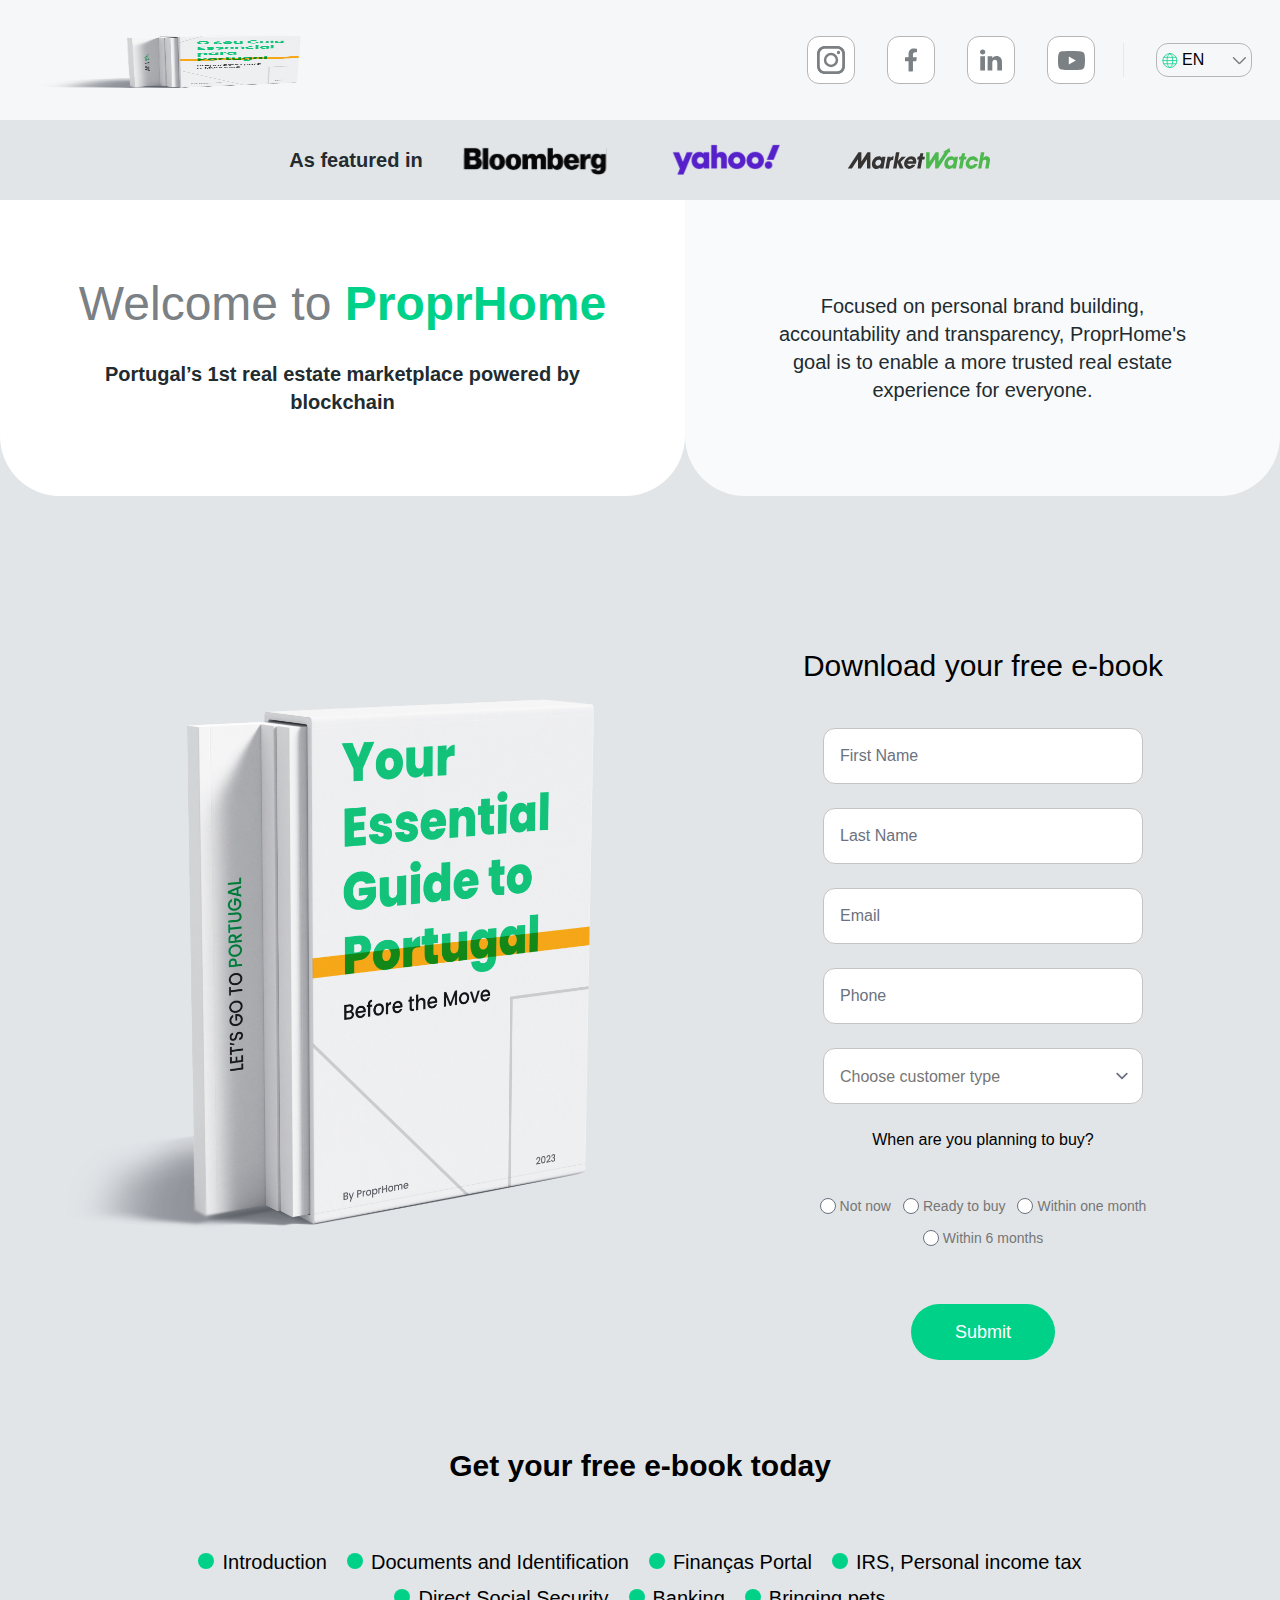
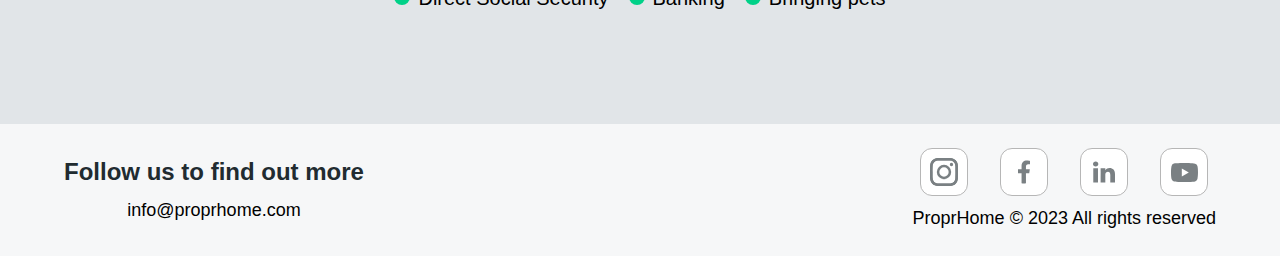
==== index.html @ 3386e3fc "update 1" ====
<!DOCTYPE html><html lang="en"><head><meta charSet="utf-8"/><meta name="viewport" content="width=device-width"/><title>ProprHome - Portugal’s 1st real estate marketplace powered by blockchain</title><meta name="next-head-count" content="3"/><link sizes="32x32" rel="icon" href="/favicon.ico"/><link rel="icon" type="image/png" sizes="16x16" href="./favicon-16x16.png"/><meta http-equiv="Content-type" content="text/html; charset=UTF-8"/><link rel="preload" href="./_next/static/css/5fe02890c4313234.css" as="style"/><link rel="stylesheet" href="./_next/static/css/5fe02890c4313234.css" data-n-g=""/><noscript data-n-css=""></noscript><script defer="" nomodule="" src="./_next/static/chunks/polyfills-c67a75d1b6f99dc8.js"></script><script src="./_next/static/chunks/webpack-8fa1640cc84ba8fe.js" defer=""></script><script src="./_next/static/chunks/framework-2c79e2a64abdb08b.js" defer=""></script><script src="./_next/static/chunks/main-2f7c9761d58c33d5.js" defer=""></script><script src="./_next/static/chunks/pages/_app-78c688ae271c57ef.js" defer=""></script><script src="./_next/static/chunks/675-c7fe16b2fbc3a77b.js" defer=""></script><script src="./_next/static/chunks/pages/index-8a966ee99f17b5ac.js" defer=""></script><script src="./_next/static/MJYeSqox9dKQ7lhLSnjEX/_buildManifest.js" defer=""></script><script src="./_next/static/MJYeSqox9dKQ7lhLSnjEX/_ssgManifest.js" defer=""></script></head><body><div id="__next"><main><header class="bg-transparent-white px-7 py-7 flex items-center justify-between"><div class="relative h-9 w-44 md:h-16 md:w-72"><img alt="ProprHome logo" object-fit="contain" loading="lazy" decoding="async" data-nimg="fill" style="position:absolute;height:100%;width:100%;left:0;top:0;right:0;bottom:0;color:transparent" src="./02.png"/></div><div class="md:flex items-center gap-7"><div class="hidden md:flex"><div class="flex max-w-[293px] gap-8 justify-center items-center"><a href="https://www.instagram.com/proprhome/?hl=en"><div class="bg-white rounded-xl border border-[#B6B6B6] h-12 w-12 flex items-center justify-center"><svg width="28" height="28" fill="none" xmlns="http://www.w3.org/2000/svg"><path d="M27.921 8.227c-.067-1.49-.308-2.51-.65-3.402a6.826 6.826 0 00-1.613-2.477A6.868 6.868 0 0023.183.734c-.89-.347-1.91-.583-3.4-.65C18.288.017 17.811 0 14.013 0c-3.802 0-4.278.017-5.768.084-1.49.067-2.51.308-3.4.65a6.794 6.794 0 00-2.482 1.614A6.873 6.873 0 00.75 4.825C.41 5.717.168 6.737.1 8.227.034 9.724.018 10.2.018 14c0 3.805.016 4.282.084 5.773.067 1.49.308 2.51.65 3.401.358.92.834 1.704 1.612 2.478a6.75 6.75 0 002.476 1.614c.89.347 1.91.583 3.4.65 1.496.067 1.972.084 5.77.084 3.802 0 4.279-.017 5.768-.084 1.49-.067 2.51-.308 3.4-.65a6.821 6.821 0 002.476-1.614 6.872 6.872 0 001.613-2.478c.347-.89.583-1.91.65-3.401C27.983 18.276 28 17.8 28 14s-.011-4.282-.079-5.773zM25.407 19.66c-.062 1.368-.292 2.113-.482 2.601-.252.65-.56 1.12-1.053 1.614-.493.493-.958.79-1.613 1.054-.493.19-1.238.42-2.6.482-1.472.067-1.915.084-5.656.084-3.742 0-4.184-.017-5.658-.084-1.366-.062-2.111-.292-2.598-.482a4.357 4.357 0 01-1.614-1.054c-.492-.493-.79-.958-1.053-1.614-.19-.493-.42-1.239-.481-2.6-.068-1.475-.084-1.917-.084-5.661 0-3.744.016-4.187.084-5.66.061-1.368.291-2.113.481-2.601a4.36 4.36 0 011.053-1.614c.493-.493.958-.79 1.614-1.054.492-.19 1.237-.42 2.598-.482 1.474-.067 1.916-.084 5.658-.084 3.741 0 4.184.017 5.657.084 1.366.062 2.111.292 2.599.482.65.252 1.12.56 1.613 1.054.493.493.79.958 1.053 1.614.19.493.42 1.239.482 2.6.067 1.474.084 1.917.084 5.661 0 3.744-.023 4.186-.084 5.66z" fill="#7A8083"></path><path d="M14.003 6.804A7.191 7.191 0 006.81 14a7.191 7.191 0 1014.384 0 7.188 7.188 0 00-7.192-7.196zm0 11.865A4.667 4.667 0 019.337 14a4.668 4.668 0 014.666-4.669A4.667 4.667 0 0118.669 14a4.667 4.667 0 01-4.666 4.669zM21.474 8.205a1.68 1.68 0 100-3.362 1.68 1.68 0 000 3.362z" fill="#7A8083"></path><path d="M0 14c0 3.805.017 4.282.084 5.773.067 1.49.308 2.51.65 3.401.358.92.834 1.704 1.613 2.478a6.822 6.822 0 002.476 1.614c.89.347 1.91.583 3.4.65 1.495.067 1.971.084 5.769.084 3.803 0 4.279-.017 5.769-.084 1.49-.067 2.51-.308 3.4-.65a6.821 6.821 0 002.475-1.614 6.824 6.824 0 001.613-2.478c.348-.89.583-1.91.65-3.401.067-1.497.084-1.973.084-5.773 0-3.805-.017-4.282-.084-5.773-.067-1.49-.308-2.51-.65-3.402a6.824 6.824 0 00-1.613-2.477 6.684 6.684 0 00-2.47-1.614c-.89-.347-1.91-.583-3.4-.65C18.271.017 17.795 0 13.997 0c-3.803 0-4.28.017-5.769.084-1.49.067-2.51.308-3.4.65a6.821 6.821 0 00-2.476 1.614A6.873 6.873 0 00.74 4.825C.392 5.717.151 6.737.084 8.227.017 9.718 0 10.195 0 14zm2.526 0c0-3.738.017-4.187.084-5.66.062-1.368.291-2.113.482-2.601a4.36 4.36 0 011.053-1.614c.493-.493.958-.79 1.613-1.054.493-.19 1.238-.42 2.599-.482 1.473-.067 1.916-.084 5.657-.084 3.742 0 4.184.017 5.657.084 1.367.062 2.112.292 2.6.482.649.252 1.12.56 1.612 1.054.493.493.79.958 1.053 1.614.19.493.42 1.239.482 2.6.067 1.474.084 1.917.084 5.661 0 3.744-.017 4.186-.084 5.66-.062 1.368-.291 2.113-.482 2.601-.252.65-.56 1.12-1.053 1.614-.493.493-.958.79-1.613 1.054-.493.19-1.238.42-2.599.482-1.473.067-1.915.084-5.657.084-3.741 0-4.184-.017-5.657-.084-1.367-.062-2.112-.292-2.599-.482a4.357 4.357 0 01-1.613-1.054c-.493-.493-.79-.958-1.053-1.614-.19-.493-.42-1.239-.482-2.6-.073-1.475-.084-1.923-.084-5.661z" fill="#7A8083"></path></svg></div></a><a href="https://www.facebook.com/ProprHome/"><div class="bg-white rounded-xl border border-[#B6B6B6] h-12 w-12 flex items-center justify-center"><svg width="24" height="24" fill="none" xmlns="http://www.w3.org/2000/svg"><path d="M17.214 13.328l.622-4.095h-3.89V6.577c0-1.121.542-2.214 2.284-2.214H18V.877S16.395.6 14.86.6c-3.205 0-5.298 1.962-5.298 5.512v3.121H6v4.095h3.562v9.9a13.97 13.97 0 004.384 0v-9.9h3.268z" fill="#7A8083"></path></svg></div></a><a href="https://www.linkedin.com/company/proprhome/?originalSubdomain=pt"><div class="bg-white rounded-xl border border-[#B6B6B6] h-12 w-12 flex items-center justify-center"><svg width="22" height="22" fill="none" xmlns="http://www.w3.org/2000/svg"><g clip-path="url(#prefix__clip0_68_298)"><path d="M0 2.935c0-.708.248-1.292.743-1.752.496-.46 1.14-.69 1.933-.69.778 0 1.408.226 1.89.68.495.467.743 1.075.743 1.826 0 .68-.24 1.245-.722 1.698-.496.468-1.147.701-1.954.701h-.021c-.779 0-1.409-.233-1.89-.7C.241 4.23 0 3.642 0 2.934zm.276 18.581V7.331H4.99v14.185H.276zm7.326 0h4.715v-7.92c0-.496.056-.879.17-1.148a3.08 3.08 0 01.902-1.22c.404-.333.91-.5 1.518-.5 1.586 0 2.379 1.07 2.379 3.207v7.581H22v-8.133c0-2.095-.495-3.685-1.486-4.768-.991-1.083-2.301-1.624-3.93-1.624-1.825 0-3.248.786-4.267 2.357v.042h-.022l.022-.042V7.331H7.602c.029.453.043 1.861.043 4.225 0 2.365-.014 5.685-.043 9.96z" fill="#7A8083"></path></g><defs><clipPath id="prefix__clip0_68_298"><path fill="#fff" d="M0 0h22v22H0z"></path></clipPath></defs></svg></div></a><a href="https://www.youtube.com/channel/UCURM2OIRL94EwtmVXGOKODg"><div class="bg-white rounded-xl border border-[#B6B6B6] h-12 w-12 flex items-center justify-center"><svg width="27" height="27" fill="none" xmlns="http://www.w3.org/2000/svg"><path d="M26.444 7.008a3.383 3.383 0 00-2.38-2.38C21.951 4.05 13.5 4.05 13.5 4.05s-8.451 0-10.564.556a3.452 3.452 0 00-2.38 2.402C0 9.121 0 13.502 0 13.502s0 4.404.556 6.494a3.383 3.383 0 002.38 2.38c2.135.578 10.564.578 10.564.578s8.451 0 10.564-.556a3.383 3.383 0 002.38-2.38C27 17.907 27 13.525 27 13.525s.022-4.403-.556-6.516z" fill="#7A8083"></path><path d="M10.81 17.55l7.027-4.048-7.028-4.048v8.096z" fill="#fff"></path></svg></div></a></div></div><div class="pl-8 border-l border-[#7A808321]"><button class="w-24 p-1 border border-[#B6B6B6] rounded-xl flex justify-between items-center"><div class="flex items-center gap-1"><svg width="17" height="17" fill="none" xmlns="http://www.w3.org/2000/svg"><g clip-path="url(#prefix__clip0_118_228)" stroke="#00D188" stroke-width="0.75" stroke-linecap="round" stroke-linejoin="round"><path d="M8.875 1.551a7 7 0 100 14 7 7 0 000-14z"></path><path d="M8.875 1.551c-1.53 0-2.77 3.134-2.77 7s1.24 7 2.77 7 2.77-3.134 2.77-7-1.24-7-2.77-7zM15.095 11.761H2.655M15.875 8.551h-14M15.095 5.341H2.655"></path></g><defs><clipPath id="prefix__clip0_118_228"><path fill="#fff" transform="rotate(-180 8.438 8.276)" d="M0 0h16v16H0z"></path></clipPath></defs></svg>EN</div><svg width="15" height="9" fill="none" xmlns="http://www.w3.org/2000/svg"><path d="M1.484 1.733l5.46 5.46a.623.623 0 00.87 0l5.46-5.46" stroke="#7A8083" stroke-width="1.5" stroke-miterlimit="5" stroke-linecap="round"></path></svg></button></div></div></header><div class=" h-20 flex items-center justify-center gap-5 md:gap-10"><span class="text-[#232B2F] font-semibold text-sm md:text-xl">As featured<!-- --> in</span><a class="bg-bloomberg bg-no-repeat bg-center bg-contain h-5 w-16 md:h-10 md:w-36" href="https://www.bloomberg.com/press-releases/2023-04-21/proprhome-launches-partnership-with-metaverse-company-to-offer-digital-twin-real-estate-viewings"></a><a class="bg-yahoo bg-no-repeat bg-center bg-contain h-5 w-16 md:h-11 md:w-40" href="https://finance.yahoo.com/news/proprhome-launches-partnership-metaverse-company-190900151.html?fr=sycsrp_catchall"></a><a class="bg-marketwatch bg-no-repeat bg-center bg-contain h-5 w-16 md:h-10 md:w-36 mb-1" href="https://www.marketwatch.com/press-release/proprhome-launches-partnership-with-metaverse-company-to-offer-digital-twin-real-estate-viewings-2023-04-21?mod=search_headline"></a></div><section class="mb-6 md:mb-16"><div class="md:flex md:items-start"><section class="bg-white rounded-b-[60px] p-8 md:flex-1 md:min-h-[296px] md:flex md:flex-col md:justify-center md:items-center "><h1 class="text-5xl text-[#7A8083] font-normal text-center">Welcome to<!-- --> <span class="text-[#00D188] font-bold">ProprHome</span></h1><h4 class="text-xl font-semibold text-center p-8 pb-0 text-[#212B30]">Portugal’s 1st real estate marketplace powered by blockchain</h4></section><p class="text-xl text-center p-8 text-[#212B30] font-medium md:bg-[#ffffffcc] md:flex-1 md:rounded-b-[60px] md:min-h-[296px] md:max-w-[595px] md:flex md:items-center md:px-20">Focused on personal brand building, accountability and transparency, ProprHome&#x27;s goal is to enable a more trusted real estate experience for everyone.</p></div></section><section class="flex flex-col p-2 md:flex-row md:items-center md:justify-center md:gap-20 md:mb-20"><div class="relative mb-10 md:mb-0"><img alt="ebook cover for proprhome book" loading="lazy" width="550" height="550" decoding="async" data-nimg="1" style="color:transparent" src="./01.png"/></div><div class="md:pt-20 md:pl-14 max-w-[525px]"><form action="https://webto.salesforce.com/servlet/servlet.WebToLead?encoding=UTF-8" method="POST" class=" gap-6 flex flex-col justify-center items-center"><input type="hidden" name="oid" value="00D7Q00000BRe0d"/><input type="hidden" name="retURL" value="http://"/><h2 class=" text-center font-medium text-3xl mb-5">Download your free e-book</h2><label for="first_name" class="hidden">First Name:</label><input id="first_name" maxLength="80" name="first_name" placeholder="First Name" size="20" type="text" required="" class="py-4 px-4 w-80 h-14 bg-white border border-[#C4C4C4] rounded-xl font-normal text-[#767676]  resize-none overflow-hidden" value=""/><label for="last_name" class="hidden">Last Name:</label><input id="last_name" maxLength="80" name="last_name" placeholder="Last Name" size="20" type="text" class="py-4 px-4 w-80 h-14 bg-white border border-[#C4C4C4] rounded-xl font-normal text-[#767676]  resize-none overflow-hidden" required="" value=""/><label for="email" class="hidden">Email:</label><input id="email" maxLength="80" name="email" placeholder="Email" size="20" type="email" required="" class="py-4 px-4 w-80 h-14 bg-white border border-[#C4C4C4] rounded-xl font-normal text-[#767676]  resize-none overflow-hidden" value=""/><label for="phone" class="hidden">Phone:</label><input id="phone" maxLength="40" name="phone" size="20" type="text" placeholder="Phone" class="py-4 px-4 w-80 h-14 bg-white border border-[#C4C4C4] rounded-xl font-normal text-[#767676]  resize-none overflow-hidden" value=""/><label for="customerType" class="hidden">Customer Type:</label><select id="00N7Q00000JUEb3" name="00N7Q00000JUEb3" title="Customer Type" class="py-4 px-4 w-80 h-14 bg-white border border-[#C4C4C4] rounded-xl font-normal text-[#767676]  resize-none overflow-hidden" required=""><option value="" selected="">Choose customer type</option><option value="Buyer">Buyer</option><option value="Tenant">Tenant</option><option value="Owner">Owner</option><option value="Agent">Agent</option></select><h4 class="font- text-base text-black mb-5"> <!-- -->When are you planning to buy?</h4><div class="flex items-center justify-center gap-3 flex-wrap mx-8"><label for="readyToBuy" class="font-medium text-sm text-[#767676] flex items-center gap-1"><input id="notNow" name="notNow" type="checkbox" class="text-[#00D188] focus:border-[#00D188] focus:ring-[-[#00D188] h-4 w-4 rounded-full" value="notNow"/>Not now</label><label for="readyToBuy" class="font-medium text-sm text-[#767676] flex items-center gap-1"><input id="00N7Q00000JUIus" name="00N7Q00000JUIus" type="checkbox" class="text-[#00D188] focus:border-[#00D188] focus:ring-[-[#00D188] h-4 w-4 rounded-full" value="1"/>Ready to buy</label><label for="withinOneMonth" class="font-medium text-sm text-[#767676] flex items-center gap-1"><input id="00N7Q00000JUIux" name="00N7Q00000JUIux" type="checkbox" class="text-[#00D188] focus:border-[#00D188] focus:ring-[-[#00D188] h-4 w-4 rounded-full" value="1"/>Within one month</label><label for="withinSixMonths" class="font-medium text-sm text-[#767676] flex items-center gap-1"><input id="00N7Q00000JUIv2" name="00N7Q00000JUIv2" type="checkbox" class="text-[#00D188] focus:border-[#00D188] focus:ring-[-[#00D188] h-4 w-4 rounded-full" value="1"/>Within 6 months</label></div><button type="submit" class="bg-[#00D188] rounded-[50px] h-14 w-36 mt-14 md:mt-8 text-lg text-white">Submit</button></form></div></section><section class="mx-2 my-16 md: mb-28 md:max-w-[996px] md:mx-auto"><h3 class="font-bold text-3xl text-center mb-16">Get your free e-book today</h3><ul class="text-center md:flex md:flex-wrap md:justify-center md:items-center md:gap-5 md:gap-y-2"><li class="font-normal text-xl my-2 md:my-0 "><span class=" inline-block w-4 h-4 rounded-full bg-[#00D188]"></span><span class="ml-2">Introduction</span></li><li class="font-normal text-xl my-2 md:my-0 "><span class=" inline-block w-4 h-4 rounded-full bg-[#00D188]"></span><span class="ml-2">Documents and Identification</span></li><li class="font-normal text-xl my-2 md:my-0 "><span class=" inline-block w-4 h-4 rounded-full bg-[#00D188]"></span><span class="ml-2">Finanças Portal</span></li><li class="font-normal text-xl my-2 md:my-0 "><span class=" inline-block w-4 h-4 rounded-full bg-[#00D188]"></span><span class="ml-2">IRS, Personal income tax</span></li><li class="font-normal text-xl my-2 md:my-0 "><span class=" inline-block w-4 h-4 rounded-full bg-[#00D188]"></span><span class="ml-2">Direct Social Security</span></li><li class="font-normal text-xl my-2 md:my-0 "><span class=" inline-block w-4 h-4 rounded-full bg-[#00D188]"></span><span class="ml-2">Banking</span></li><li class="font-normal text-xl my-2 md:my-0 "><span class=" inline-block w-4 h-4 rounded-full bg-[#00D188]"></span><span class="ml-2">Bringing pets</span></li></ul></section><footer class="p-6 bg-transparent-white md:flex md:items-center md:justify-between md:px-8 lg:px-16 "> <div class="md:flex md:flex-col md:justify-between md:items-center md:h-full  md:gap-2"><h4 class="font-semibold text-2xl text-[#212B30] text-center mb-5 md:mb-0">Follow us to find out more</h4><p class="text-lg font-normal text-center">info@proprhome.com</p></div><div class="md:flex md:flex-col md:justify-between md:items-center md:h-full md:gap-2"><div class="my-11 md:my-0 flex items-center justify-center"><div class="flex max-w-[293px] gap-8 justify-center items-center"><a href="https://www.instagram.com/proprhome/?hl=en"><div class="bg-white rounded-xl border border-[#B6B6B6] h-12 w-12 flex items-center justify-center"><svg width="28" height="28" fill="none" xmlns="http://www.w3.org/2000/svg"><path d="M27.921 8.227c-.067-1.49-.308-2.51-.65-3.402a6.826 6.826 0 00-1.613-2.477A6.868 6.868 0 0023.183.734c-.89-.347-1.91-.583-3.4-.65C18.288.017 17.811 0 14.013 0c-3.802 0-4.278.017-5.768.084-1.49.067-2.51.308-3.4.65a6.794 6.794 0 00-2.482 1.614A6.873 6.873 0 00.75 4.825C.41 5.717.168 6.737.1 8.227.034 9.724.018 10.2.018 14c0 3.805.016 4.282.084 5.773.067 1.49.308 2.51.65 3.401.358.92.834 1.704 1.612 2.478a6.75 6.75 0 002.476 1.614c.89.347 1.91.583 3.4.65 1.496.067 1.972.084 5.77.084 3.802 0 4.279-.017 5.768-.084 1.49-.067 2.51-.308 3.4-.65a6.821 6.821 0 002.476-1.614 6.872 6.872 0 001.613-2.478c.347-.89.583-1.91.65-3.401C27.983 18.276 28 17.8 28 14s-.011-4.282-.079-5.773zM25.407 19.66c-.062 1.368-.292 2.113-.482 2.601-.252.65-.56 1.12-1.053 1.614-.493.493-.958.79-1.613 1.054-.493.19-1.238.42-2.6.482-1.472.067-1.915.084-5.656.084-3.742 0-4.184-.017-5.658-.084-1.366-.062-2.111-.292-2.598-.482a4.357 4.357 0 01-1.614-1.054c-.492-.493-.79-.958-1.053-1.614-.19-.493-.42-1.239-.481-2.6-.068-1.475-.084-1.917-.084-5.661 0-3.744.016-4.187.084-5.66.061-1.368.291-2.113.481-2.601a4.36 4.36 0 011.053-1.614c.493-.493.958-.79 1.614-1.054.492-.19 1.237-.42 2.598-.482 1.474-.067 1.916-.084 5.658-.084 3.741 0 4.184.017 5.657.084 1.366.062 2.111.292 2.599.482.65.252 1.12.56 1.613 1.054.493.493.79.958 1.053 1.614.19.493.42 1.239.482 2.6.067 1.474.084 1.917.084 5.661 0 3.744-.023 4.186-.084 5.66z" fill="#7A8083"></path><path d="M14.003 6.804A7.191 7.191 0 006.81 14a7.191 7.191 0 1014.384 0 7.188 7.188 0 00-7.192-7.196zm0 11.865A4.667 4.667 0 019.337 14a4.668 4.668 0 014.666-4.669A4.667 4.667 0 0118.669 14a4.667 4.667 0 01-4.666 4.669zM21.474 8.205a1.68 1.68 0 100-3.362 1.68 1.68 0 000 3.362z" fill="#7A8083"></path><path d="M0 14c0 3.805.017 4.282.084 5.773.067 1.49.308 2.51.65 3.401.358.92.834 1.704 1.613 2.478a6.822 6.822 0 002.476 1.614c.89.347 1.91.583 3.4.65 1.495.067 1.971.084 5.769.084 3.803 0 4.279-.017 5.769-.084 1.49-.067 2.51-.308 3.4-.65a6.821 6.821 0 002.475-1.614 6.824 6.824 0 001.613-2.478c.348-.89.583-1.91.65-3.401.067-1.497.084-1.973.084-5.773 0-3.805-.017-4.282-.084-5.773-.067-1.49-.308-2.51-.65-3.402a6.824 6.824 0 00-1.613-2.477 6.684 6.684 0 00-2.47-1.614c-.89-.347-1.91-.583-3.4-.65C18.271.017 17.795 0 13.997 0c-3.803 0-4.28.017-5.769.084-1.49.067-2.51.308-3.4.65a6.821 6.821 0 00-2.476 1.614A6.873 6.873 0 00.74 4.825C.392 5.717.151 6.737.084 8.227.017 9.718 0 10.195 0 14zm2.526 0c0-3.738.017-4.187.084-5.66.062-1.368.291-2.113.482-2.601a4.36 4.36 0 011.053-1.614c.493-.493.958-.79 1.613-1.054.493-.19 1.238-.42 2.599-.482 1.473-.067 1.916-.084 5.657-.084 3.742 0 4.184.017 5.657.084 1.367.062 2.112.292 2.6.482.649.252 1.12.56 1.612 1.054.493.493.79.958 1.053 1.614.19.493.42 1.239.482 2.6.067 1.474.084 1.917.084 5.661 0 3.744-.017 4.186-.084 5.66-.062 1.368-.291 2.113-.482 2.601-.252.65-.56 1.12-1.053 1.614-.493.493-.958.79-1.613 1.054-.493.19-1.238.42-2.599.482-1.473.067-1.915.084-5.657.084-3.741 0-4.184-.017-5.657-.084-1.367-.062-2.112-.292-2.599-.482a4.357 4.357 0 01-1.613-1.054c-.493-.493-.79-.958-1.053-1.614-.19-.493-.42-1.239-.482-2.6-.073-1.475-.084-1.923-.084-5.661z" fill="#7A8083"></path></svg></div></a><a href="https://www.facebook.com/ProprHome/"><div class="bg-white rounded-xl border border-[#B6B6B6] h-12 w-12 flex items-center justify-center"><svg width="24" height="24" fill="none" xmlns="http://www.w3.org/2000/svg"><path d="M17.214 13.328l.622-4.095h-3.89V6.577c0-1.121.542-2.214 2.284-2.214H18V.877S16.395.6 14.86.6c-3.205 0-5.298 1.962-5.298 5.512v3.121H6v4.095h3.562v9.9a13.97 13.97 0 004.384 0v-9.9h3.268z" fill="#7A8083"></path></svg></div></a><a href="https://www.linkedin.com/company/proprhome/?originalSubdomain=pt"><div class="bg-white rounded-xl border border-[#B6B6B6] h-12 w-12 flex items-center justify-center"><svg width="22" height="22" fill="none" xmlns="http://www.w3.org/2000/svg"><g clip-path="url(#prefix__clip0_68_298)"><path d="M0 2.935c0-.708.248-1.292.743-1.752.496-.46 1.14-.69 1.933-.69.778 0 1.408.226 1.89.68.495.467.743 1.075.743 1.826 0 .68-.24 1.245-.722 1.698-.496.468-1.147.701-1.954.701h-.021c-.779 0-1.409-.233-1.89-.7C.241 4.23 0 3.642 0 2.934zm.276 18.581V7.331H4.99v14.185H.276zm7.326 0h4.715v-7.92c0-.496.056-.879.17-1.148a3.08 3.08 0 01.902-1.22c.404-.333.91-.5 1.518-.5 1.586 0 2.379 1.07 2.379 3.207v7.581H22v-8.133c0-2.095-.495-3.685-1.486-4.768-.991-1.083-2.301-1.624-3.93-1.624-1.825 0-3.248.786-4.267 2.357v.042h-.022l.022-.042V7.331H7.602c.029.453.043 1.861.043 4.225 0 2.365-.014 5.685-.043 9.96z" fill="#7A8083"></path></g><defs><clipPath id="prefix__clip0_68_298"><path fill="#fff" d="M0 0h22v22H0z"></path></clipPath></defs></svg></div></a><a href="https://www.youtube.com/channel/UCURM2OIRL94EwtmVXGOKODg"><div class="bg-white rounded-xl border border-[#B6B6B6] h-12 w-12 flex items-center justify-center"><svg width="27" height="27" fill="none" xmlns="http://www.w3.org/2000/svg"><path d="M26.444 7.008a3.383 3.383 0 00-2.38-2.38C21.951 4.05 13.5 4.05 13.5 4.05s-8.451 0-10.564.556a3.452 3.452 0 00-2.38 2.402C0 9.121 0 13.502 0 13.502s0 4.404.556 6.494a3.383 3.383 0 002.38 2.38c2.135.578 10.564.578 10.564.578s8.451 0 10.564-.556a3.383 3.383 0 002.38-2.38C27 17.907 27 13.525 27 13.525s.022-4.403-.556-6.516z" fill="#7A8083"></path><path d="M10.81 17.55l7.027-4.048-7.028-4.048v8.096z" fill="#fff"></path></svg></div></a></div></div><p class="text-lg font-normal text-center">ProprHome © 2023 All rights reserved<!-- --> </p></div></footer></main></div><script id="__NEXT_DATA__" type="application/json">{"props":{"pageProps":{}},"page":"/","query":{},"buildId":"MJYeSqox9dKQ7lhLSnjEX","nextExport":true,"autoExport":true,"isFallback":false,"scriptLoader":[]}</script></body></html>
---- _next/static/css/5fe02890c4313234.css ----
/*
! tailwindcss v3.3.1 | MIT License | https://tailwindcss.com
*/*,:after,:before{box-sizing:border-box;border:0 solid #e5e7eb}:after,:before{--tw-content:""}html{line-height:1.5;-webkit-text-size-adjust:100%;-moz-tab-size:4;-o-tab-size:4;tab-size:4;font-family:ui-sans-serif,system-ui,-apple-system,BlinkMacSystemFont,Segoe UI,Roboto,Helvetica Neue,Arial,Noto Sans,sans-serif,Apple Color Emoji,Segoe UI Emoji,Segoe UI Symbol,Noto Color Emoji;font-feature-settings:normal;font-variation-settings:normal}body{margin:0;line-height:inherit}hr{height:0;color:inherit;border-top-width:1px}abbr:where([title]){-webkit-text-decoration:underline dotted;text-decoration:underline dotted}h1,h2,h3,h4,h5,h6{font-size:inherit;font-weight:inherit}a{color:inherit;text-decoration:inherit}b,strong{font-weight:bolder}code,kbd,pre,samp{font-family:ui-monospace,SFMono-Regular,Menlo,Monaco,Consolas,Liberation Mono,Courier New,monospace;font-size:1em}small{font-size:80%}sub,sup{font-size:75%;line-height:0;position:relative;vertical-align:baseline}sub{bottom:-.25em}sup{top:-.5em}table{text-indent:0;border-color:inherit;border-collapse:collapse}button,input,optgroup,select,textarea{font-family:inherit;font-size:100%;font-weight:inherit;line-height:inherit;color:inherit;margin:0;padding:0}button,select{text-transform:none}[type=button],[type=reset],[type=submit],button{-webkit-appearance:button;background-color:transparent;background-image:none}:-moz-focusring{outline:auto}:-moz-ui-invalid{box-shadow:none}progress{vertical-align:baseline}::-webkit-inner-spin-button,::-webkit-outer-spin-button{height:auto}[type=search]{-webkit-appearance:textfield;outline-offset:-2px}::-webkit-search-decoration{-webkit-appearance:none}::-webkit-file-upload-button{-webkit-appearance:button;font:inherit}summary{display:list-item}blockquote,dd,dl,figure,h1,h2,h3,h4,h5,h6,hr,p,pre{margin:0}fieldset{margin:0}fieldset,legend{padding:0}menu,ol,ul{list-style:none;margin:0;padding:0}textarea{resize:vertical}input::-moz-placeholder,textarea::-moz-placeholder{color:#9ca3af}input::placeholder,textarea::placeholder{color:#9ca3af}[role=button],button{cursor:pointer}:disabled{cursor:default}audio,canvas,embed,iframe,img,object,svg,video{display:block;vertical-align:middle}img,video{max-width:100%;height:auto}[hidden]{display:none}[multiple],[type=date],[type=datetime-local],[type=email],[type=month],[type=number],[type=password],[type=search],[type=tel],[type=text],[type=time],[type=url],[type=week],select,textarea{-webkit-appearance:none;-moz-appearance:none;appearance:none;background-color:#fff;border-color:#6b7280;border-width:1px;border-radius:0;padding:.5rem .75rem;font-size:1rem;line-height:1.5rem;--tw-shadow:0 0 #0000}[multiple]:focus,[type=date]:focus,[type=datetime-local]:focus,[type=email]:focus,[type=month]:focus,[type=number]:focus,[type=password]:focus,[type=search]:focus,[type=tel]:focus,[type=text]:focus,[type=time]:focus,[type=url]:focus,[type=week]:focus,select:focus,textarea:focus{outline:2px solid transparent;outline-offset:2px;--tw-ring-inset:var(--tw-empty,/*!*/ /*!*/);--tw-ring-offset-width:0px;--tw-ring-offset-color:#fff;--tw-ring-color:#2563eb;--tw-ring-offset-shadow:var(--tw-ring-inset) 0 0 0 var(--tw-ring-offset-width) var(--tw-ring-offset-color);--tw-ring-shadow:var(--tw-ring-inset) 0 0 0 calc(1px + var(--tw-ring-offset-width)) var(--tw-ring-color);box-shadow:var(--tw-ring-offset-shadow),var(--tw-ring-shadow),var(--tw-shadow);border-color:#2563eb}input::-moz-placeholder,textarea::-moz-placeholder{color:#6b7280;opacity:1}input::placeholder,textarea::placeholder{color:#6b7280;opacity:1}::-webkit-datetime-edit-fields-wrapper{padding:0}::-webkit-date-and-time-value{min-height:1.5em}::-webkit-datetime-edit,::-webkit-datetime-edit-day-field,::-webkit-datetime-edit-hour-field,::-webkit-datetime-edit-meridiem-field,::-webkit-datetime-edit-millisecond-field,::-webkit-datetime-edit-minute-field,::-webkit-datetime-edit-month-field,::-webkit-datetime-edit-second-field,::-webkit-datetime-edit-year-field{padding-top:0;padding-bottom:0}select{background-image:url("data:image/svg+xml,%3csvg xmlns='http://www.w3.org/2000/svg' fill='none' viewBox='0 0 20 20'%3e%3cpath stroke='%236b7280' stroke-linecap='round' stroke-linejoin='round' stroke-width='1.5' d='M6 8l4 4 4-4'/%3e%3c/svg%3e");background-position:right .5rem center;background-repeat:no-repeat;background-size:1.5em 1.5em;padding-right:2.5rem;-webkit-print-color-adjust:exact;print-color-adjust:exact}[multiple]{background-image:none;background-position:0 0;background-repeat:unset;background-size:initial;padding-right:.75rem;-webkit-print-color-adjust:unset;print-color-adjust:unset}[type=checkbox],[type=radio]{-webkit-appearance:none;-moz-appearance:none;appearance:none;padding:0;-webkit-print-color-adjust:exact;print-color-adjust:exact;display:inline-block;vertical-align:middle;background-origin:border-box;-webkit-user-select:none;-moz-user-select:none;user-select:none;flex-shrink:0;height:1rem;width:1rem;color:#2563eb;background-color:#fff;border-color:#6b7280;border-width:1px;--tw-shadow:0 0 #0000}[type=checkbox]{border-radius:0}[type=radio]{border-radius:100%}[type=checkbox]:focus,[type=radio]:focus{outline:2px solid transparent;outline-offset:2px;--tw-ring-inset:var(--tw-empty,/*!*/ /*!*/);--tw-ring-offset-width:2px;--tw-ring-offset-color:#fff;--tw-ring-color:#2563eb;--tw-ring-offset-shadow:var(--tw-ring-inset) 0 0 0 var(--tw-ring-offset-width) var(--tw-ring-offset-color);--tw-ring-shadow:var(--tw-ring-inset) 0 0 0 calc(2px + var(--tw-ring-offset-width)) var(--tw-ring-color);box-shadow:var(--tw-ring-offset-shadow),var(--tw-ring-shadow),var(--tw-shadow)}[type=checkbox]:checked,[type=radio]:checked{border-color:transparent;background-color:currentColor;background-size:100% 100%;background-position:50%;background-repeat:no-repeat}[type=checkbox]:checked{background-image:url("data:image/svg+xml,%3csvg viewBox='0 0 16 16' fill='white' xmlns='http://www.w3.org/2000/svg'%3e%3cpath d='M12.207 4.793a1 1 0 010 1.414l-5 5a1 1 0 01-1.414 0l-2-2a1 1 0 011.414-1.414L6.5 9.086l4.293-4.293a1 1 0 011.414 0z'/%3e%3c/svg%3e")}[type=radio]:checked{background-image:url("data:image/svg+xml,%3csvg viewBox='0 0 16 16' fill='white' xmlns='http://www.w3.org/2000/svg'%3e%3ccircle cx='8' cy='8' r='3'/%3e%3c/svg%3e")}[type=checkbox]:checked:focus,[type=checkbox]:checked:hover,[type=radio]:checked:focus,[type=radio]:checked:hover{border-color:transparent;background-color:currentColor}[type=checkbox]:indeterminate{background-image:url("data:image/svg+xml,%3csvg xmlns='http://www.w3.org/2000/svg' fill='none' viewBox='0 0 16 16'%3e%3cpath stroke='white' stroke-linecap='round' stroke-linejoin='round' stroke-width='2' d='M4 8h8'/%3e%3c/svg%3e");border-color:transparent;background-color:currentColor;background-size:100% 100%;background-position:50%;background-repeat:no-repeat}[type=checkbox]:indeterminate:focus,[type=checkbox]:indeterminate:hover{border-color:transparent;background-color:currentColor}[type=file]{background:unset;border-color:inherit;border-width:0;border-radius:0;padding:0;font-size:unset;line-height:inherit}[type=file]:focus{outline:1px solid ButtonText;outline:1px auto -webkit-focus-ring-color}*,:after,:before{--tw-border-spacing-x:0;--tw-border-spacing-y:0;--tw-translate-x:0;--tw-translate-y:0;--tw-rotate:0;--tw-skew-x:0;--tw-skew-y:0;--tw-scale-x:1;--tw-scale-y:1;--tw-pan-x: ;--tw-pan-y: ;--tw-pinch-zoom: ;--tw-scroll-snap-strictness:proximity;--tw-ordinal: ;--tw-slashed-zero: ;--tw-numeric-figure: ;--tw-numeric-spacing: ;--tw-numeric-fraction: ;--tw-ring-inset: ;--tw-ring-offset-width:0px;--tw-ring-offset-color:#fff;--tw-ring-color:rgba(59,130,246,.5);--tw-ring-offset-shadow:0 0 #0000;--tw-ring-shadow:0 0 #0000;--tw-shadow:0 0 #0000;--tw-shadow-colored:0 0 #0000;--tw-blur: ;--tw-brightness: ;--tw-contrast: ;--tw-grayscale: ;--tw-hue-rotate: ;--tw-invert: ;--tw-saturate: ;--tw-sepia: ;--tw-drop-shadow: ;--tw-backdrop-blur: ;--tw-backdrop-brightness: ;--tw-backdrop-contrast: ;--tw-backdrop-grayscale: ;--tw-backdrop-hue-rotate: ;--tw-backdrop-invert: ;--tw-backdrop-opacity: ;--tw-backdrop-saturate: ;--tw-backdrop-sepia: }::backdrop{--tw-border-spacing-x:0;--tw-border-spacing-y:0;--tw-translate-x:0;--tw-translate-y:0;--tw-rotate:0;--tw-skew-x:0;--tw-skew-y:0;--tw-scale-x:1;--tw-scale-y:1;--tw-pan-x: ;--tw-pan-y: ;--tw-pinch-zoom: ;--tw-scroll-snap-strictness:proximity;--tw-ordinal: ;--tw-slashed-zero: ;--tw-numeric-figure: ;--tw-numeric-spacing: ;--tw-numeric-fraction: ;--tw-ring-inset: ;--tw-ring-offset-width:0px;--tw-ring-offset-color:#fff;--tw-ring-color:rgba(59,130,246,.5);--tw-ring-offset-shadow:0 0 #0000;--tw-ring-shadow:0 0 #0000;--tw-shadow:0 0 #0000;--tw-shadow-colored:0 0 #0000;--tw-blur: ;--tw-brightness: ;--tw-contrast: ;--tw-grayscale: ;--tw-hue-rotate: ;--tw-invert: ;--tw-saturate: ;--tw-sepia: ;--tw-drop-shadow: ;--tw-backdrop-blur: ;--tw-backdrop-brightness: ;--tw-backdrop-contrast: ;--tw-backdrop-grayscale: ;--tw-backdrop-hue-rotate: ;--tw-backdrop-invert: ;--tw-backdrop-opacity: ;--tw-backdrop-saturate: ;--tw-backdrop-sepia: }.relative{position:relative}.m-0{margin:0}.mx-2{margin-left:.5rem;margin-right:.5rem}.mx-8{margin-left:2rem;margin-right:2rem}.my-11{margin-top:2.75rem;margin-bottom:2.75rem}.my-16{margin-top:4rem;margin-bottom:4rem}.my-2{margin-top:.5rem;margin-bottom:.5rem}.mb-1{margin-bottom:.25rem}.mb-10{margin-bottom:2.5rem}.mb-16{margin-bottom:4rem}.mb-28{margin-bottom:7rem}.mb-5{margin-bottom:1.25rem}.mb-6{margin-bottom:1.5rem}.ml-2{margin-left:.5rem}.mt-14{margin-top:3.5rem}.inline-block{display:inline-block}.flex{display:flex}.hidden{display:none}.h-12{height:3rem}.h-14{height:3.5rem}.h-20{height:5rem}.h-4{height:1rem}.h-5{height:1.25rem}.h-9{height:2.25rem}.w-12{width:3rem}.w-16{width:4rem}.w-24{width:6rem}.w-36{width:9rem}.w-4{width:1rem}.w-44{width:11rem}.w-5{width:1.25rem}.w-80{width:20rem}.max-w-\[293px\]{max-width:293px}.max-w-\[525px\]{max-width:525px}.transform{transform:translate(var(--tw-translate-x),var(--tw-translate-y)) rotate(var(--tw-rotate)) skewX(var(--tw-skew-x)) skewY(var(--tw-skew-y)) scaleX(var(--tw-scale-x)) scaleY(var(--tw-scale-y))}.resize-none{resize:none}.flex-col{flex-direction:column}.flex-wrap{flex-wrap:wrap}.items-center{align-items:center}.justify-center{justify-content:center}.justify-between{justify-content:space-between}.gap-1{gap:.25rem}.gap-3{gap:.75rem}.gap-5{gap:1.25rem}.gap-6{gap:1.5rem}.gap-7{gap:1.75rem}.gap-8{gap:2rem}.overflow-hidden{overflow:hidden}.rounded-\[50px\]{border-radius:50px}.rounded-full{border-radius:9999px}.rounded-xl{border-radius:.75rem}.rounded-b-\[60px\]{border-bottom-right-radius:60px;border-bottom-left-radius:60px}.border{border-width:1px}.border-l{border-left-width:1px}.border-\[\#7A808321\]{border-color:#7a808321}.border-\[\#B6B6B6\]{--tw-border-opacity:1;border-color:rgb(182 182 182/var(--tw-border-opacity))}.border-\[\#C4C4C4\]{--tw-border-opacity:1;border-color:rgb(196 196 196/var(--tw-border-opacity))}.bg-\[\#00D188\]{--tw-bg-opacity:1;background-color:rgb(0 209 136/var(--tw-bg-opacity))}.bg-transparent-white{background-color:hsla(0,0%,100%,.7)}.bg-white{--tw-bg-opacity:1;background-color:rgb(255 255 255/var(--tw-bg-opacity))}.bg-bloomberg{background-image:url(/bloomberg.svg)}.bg-marketwatch{background-image:url(/marketwatch.svg)}.bg-yahoo{background-image:url(/yahoo.svg)}.bg-contain{background-size:contain}.bg-center{background-position:50%}.bg-no-repeat{background-repeat:no-repeat}.p-1{padding:.25rem}.p-2{padding:.5rem}.p-6{padding:1.5rem}.p-8{padding:2rem}.px-4{padding-left:1rem;padding-right:1rem}.px-6{padding-left:1.5rem;padding-right:1.5rem}.px-7{padding-left:1.75rem;padding-right:1.75rem}.py-4{padding-top:1rem;padding-bottom:1rem}.py-7{padding-top:1.75rem;padding-bottom:1.75rem}.pb-0{padding-bottom:0}.pl-8{padding-left:2rem}.text-center{text-align:center}.text-2xl{font-size:1.5rem;line-height:2rem}.text-3xl{font-size:1.875rem;line-height:2.25rem}.text-5xl{font-size:3rem;line-height:1}.text-base{font-size:1rem;line-height:1.5rem}.text-lg{font-size:1.125rem;line-height:1.75rem}.text-sm{font-size:.875rem;line-height:1.25rem}.text-xl{font-size:1.25rem;line-height:1.75rem}.font-bold{font-weight:700}.font-medium{font-weight:500}.font-normal{font-weight:400}.font-semibold{font-weight:600}.text-\[\#00D188\]{--tw-text-opacity:1;color:rgb(0 209 136/var(--tw-text-opacity))}.text-\[\#212B30\]{--tw-text-opacity:1;color:rgb(33 43 48/var(--tw-text-opacity))}.text-\[\#232B2F\]{--tw-text-opacity:1;color:rgb(35 43 47/var(--tw-text-opacity))}.text-\[\#767676\]{--tw-text-opacity:1;color:rgb(118 118 118/var(--tw-text-opacity))}.text-\[\#7A8083\]{--tw-text-opacity:1;color:rgb(122 128 131/var(--tw-text-opacity))}.text-black{--tw-text-opacity:1;color:rgb(0 0 0/var(--tw-text-opacity))}.text-white{--tw-text-opacity:1;color:rgb(255 255 255/var(--tw-text-opacity))}@import url("https://fonts.googleapis.com/css2?family=Montserrat:wght@100;200;300;400;500;600;700;800;900&family=Poppins:wght@100;200;300;400;500;600;700;800;900&display=swap");body{background-color:#e1e5e8;font-family:Montserrat,sans-serif}.focus\:border-\[\#00D188\]:focus{--tw-border-opacity:1;border-color:rgb(0 209 136/var(--tw-border-opacity))}@media (min-width:768px){.md\:mx-auto{margin-left:auto;margin-right:auto}.md\:my-0{margin-top:0}.md\:mb-0,.md\:my-0{margin-bottom:0}.md\:mb-16{margin-bottom:4rem}.md\:mb-20{margin-bottom:5rem}.md\:mt-8{margin-top:2rem}.md\:flex{display:flex}.md\:h-10{height:2.5rem}.md\:h-11{height:2.75rem}.md\:h-16{height:4rem}.md\:h-full{height:100%}.md\:min-h-\[296px\]{min-height:296px}.md\:w-36{width:9rem}.md\:w-40{width:10rem}.md\:w-72{width:18rem}.md\:max-w-\[595px\]{max-width:595px}.md\:max-w-\[996px\]{max-width:996px}.md\:flex-1{flex:1 1 0%}.md\:flex-row{flex-direction:row}.md\:flex-col{flex-direction:column}.md\:flex-wrap{flex-wrap:wrap}.md\:items-start{align-items:flex-start}.md\:items-center{align-items:center}.md\:justify-center{justify-content:center}.md\:justify-between{justify-content:space-between}.md\:gap-10{gap:2.5rem}.md\:gap-2{gap:.5rem}.md\:gap-20{gap:5rem}.md\:gap-5{gap:1.25rem}.md\:gap-y-2{row-gap:.5rem}.md\:rounded-b-\[60px\]{border-bottom-right-radius:60px;border-bottom-left-radius:60px}.md\:bg-\[\#ffffffcc\]{background-color:#ffffffcc}.md\:px-20{padding-left:5rem;padding-right:5rem}.md\:px-8{padding-left:2rem;padding-right:2rem}.md\:pl-14{padding-left:3.5rem}.md\:pt-20{padding-top:5rem}.md\:text-xl{font-size:1.25rem;line-height:1.75rem}}@media (min-width:1024px){.lg\:px-16{padding-left:4rem;padding-right:4rem}}
---- _next/static/css/5fe02890c4313234.css ----
/*
! tailwindcss v3.3.1 | MIT License | https://tailwindcss.com
*/*,:after,:before{box-sizing:border-box;border:0 solid #e5e7eb}:after,:before{--tw-content:""}html{line-height:1.5;-webkit-text-size-adjust:100%;-moz-tab-size:4;-o-tab-size:4;tab-size:4;font-family:ui-sans-serif,system-ui,-apple-system,BlinkMacSystemFont,Segoe UI,Roboto,Helvetica Neue,Arial,Noto Sans,sans-serif,Apple Color Emoji,Segoe UI Emoji,Segoe UI Symbol,Noto Color Emoji;font-feature-settings:normal;font-variation-settings:normal}body{margin:0;line-height:inherit}hr{height:0;color:inherit;border-top-width:1px}abbr:where([title]){-webkit-text-decoration:underline dotted;text-decoration:underline dotted}h1,h2,h3,h4,h5,h6{font-size:inherit;font-weight:inherit}a{color:inherit;text-decoration:inherit}b,strong{font-weight:bolder}code,kbd,pre,samp{font-family:ui-monospace,SFMono-Regular,Menlo,Monaco,Consolas,Liberation Mono,Courier New,monospace;font-size:1em}small{font-size:80%}sub,sup{font-size:75%;line-height:0;position:relative;vertical-align:baseline}sub{bottom:-.25em}sup{top:-.5em}table{text-indent:0;border-color:inherit;border-collapse:collapse}button,input,optgroup,select,textarea{font-family:inherit;font-size:100%;font-weight:inherit;line-height:inherit;color:inherit;margin:0;padding:0}button,select{text-transform:none}[type=button],[type=reset],[type=submit],button{-webkit-appearance:button;background-color:transparent;background-image:none}:-moz-focusring{outline:auto}:-moz-ui-invalid{box-shadow:none}progress{vertical-align:baseline}::-webkit-inner-spin-button,::-webkit-outer-spin-button{height:auto}[type=search]{-webkit-appearance:textfield;outline-offset:-2px}::-webkit-search-decoration{-webkit-appearance:none}::-webkit-file-upload-button{-webkit-appearance:button;font:inherit}summary{display:list-item}blockquote,dd,dl,figure,h1,h2,h3,h4,h5,h6,hr,p,pre{margin:0}fieldset{margin:0}fieldset,legend{padding:0}menu,ol,ul{list-style:none;margin:0;padding:0}textarea{resize:vertical}input::-moz-placeholder,textarea::-moz-placeholder{color:#9ca3af}input::placeholder,textarea::placeholder{color:#9ca3af}[role=button],button{cursor:pointer}:disabled{cursor:default}audio,canvas,embed,iframe,img,object,svg,video{display:block;vertical-align:middle}img,video{max-width:100%;height:auto}[hidden]{display:none}[multiple],[type=date],[type=datetime-local],[type=email],[type=month],[type=number],[type=password],[type=search],[type=tel],[type=text],[type=time],[type=url],[type=week],select,textarea{-webkit-appearance:none;-moz-appearance:none;appearance:none;background-color:#fff;border-color:#6b7280;border-width:1px;border-radius:0;padding:.5rem .75rem;font-size:1rem;line-height:1.5rem;--tw-shadow:0 0 #0000}[multiple]:focus,[type=date]:focus,[type=datetime-local]:focus,[type=email]:focus,[type=month]:focus,[type=number]:focus,[type=password]:focus,[type=search]:focus,[type=tel]:focus,[type=text]:focus,[type=time]:focus,[type=url]:focus,[type=week]:focus,select:focus,textarea:focus{outline:2px solid transparent;outline-offset:2px;--tw-ring-inset:var(--tw-empty,/*!*/ /*!*/);--tw-ring-offset-width:0px;--tw-ring-offset-color:#fff;--tw-ring-color:#2563eb;--tw-ring-offset-shadow:var(--tw-ring-inset) 0 0 0 var(--tw-ring-offset-width) var(--tw-ring-offset-color);--tw-ring-shadow:var(--tw-ring-inset) 0 0 0 calc(1px + var(--tw-ring-offset-width)) var(--tw-ring-color);box-shadow:var(--tw-ring-offset-shadow),var(--tw-ring-shadow),var(--tw-shadow);border-color:#2563eb}input::-moz-placeholder,textarea::-moz-placeholder{color:#6b7280;opacity:1}input::placeholder,textarea::placeholder{color:#6b7280;opacity:1}::-webkit-datetime-edit-fields-wrapper{padding:0}::-webkit-date-and-time-value{min-height:1.5em}::-webkit-datetime-edit,::-webkit-datetime-edit-day-field,::-webkit-datetime-edit-hour-field,::-webkit-datetime-edit-meridiem-field,::-webkit-datetime-edit-millisecond-field,::-webkit-datetime-edit-minute-field,::-webkit-datetime-edit-month-field,::-webkit-datetime-edit-second-field,::-webkit-datetime-edit-year-field{padding-top:0;padding-bottom:0}select{background-image:url("data:image/svg+xml,%3csvg xmlns='http://www.w3.org/2000/svg' fill='none' viewBox='0 0 20 20'%3e%3cpath stroke='%236b7280' stroke-linecap='round' stroke-linejoin='round' stroke-width='1.5' d='M6 8l4 4 4-4'/%3e%3c/svg%3e");background-position:right .5rem center;background-repeat:no-repeat;background-size:1.5em 1.5em;padding-right:2.5rem;-webkit-print-color-adjust:exact;print-color-adjust:exact}[multiple]{background-image:none;background-position:0 0;background-repeat:unset;background-size:initial;padding-right:.75rem;-webkit-print-color-adjust:unset;print-color-adjust:unset}[type=checkbox],[type=radio]{-webkit-appearance:none;-moz-appearance:none;appearance:none;padding:0;-webkit-print-color-adjust:exact;print-color-adjust:exact;display:inline-block;vertical-align:middle;background-origin:border-box;-webkit-user-select:none;-moz-user-select:none;user-select:none;flex-shrink:0;height:1rem;width:1rem;color:#2563eb;background-color:#fff;border-color:#6b7280;border-width:1px;--tw-shadow:0 0 #0000}[type=checkbox]{border-radius:0}[type=radio]{border-radius:100%}[type=checkbox]:focus,[type=radio]:focus{outline:2px solid transparent;outline-offset:2px;--tw-ring-inset:var(--tw-empty,/*!*/ /*!*/);--tw-ring-offset-width:2px;--tw-ring-offset-color:#fff;--tw-ring-color:#2563eb;--tw-ring-offset-shadow:var(--tw-ring-inset) 0 0 0 var(--tw-ring-offset-width) var(--tw-ring-offset-color);--tw-ring-shadow:var(--tw-ring-inset) 0 0 0 calc(2px + var(--tw-ring-offset-width)) var(--tw-ring-color);box-shadow:var(--tw-ring-offset-shadow),var(--tw-ring-shadow),var(--tw-shadow)}[type=checkbox]:checked,[type=radio]:checked{border-color:transparent;background-color:currentColor;background-size:100% 100%;background-position:50%;background-repeat:no-repeat}[type=checkbox]:checked{background-image:url("data:image/svg+xml,%3csvg viewBox='0 0 16 16' fill='white' xmlns='http://www.w3.org/2000/svg'%3e%3cpath d='M12.207 4.793a1 1 0 010 1.414l-5 5a1 1 0 01-1.414 0l-2-2a1 1 0 011.414-1.414L6.5 9.086l4.293-4.293a1 1 0 011.414 0z'/%3e%3c/svg%3e")}[type=radio]:checked{background-image:url("data:image/svg+xml,%3csvg viewBox='0 0 16 16' fill='white' xmlns='http://www.w3.org/2000/svg'%3e%3ccircle cx='8' cy='8' r='3'/%3e%3c/svg%3e")}[type=checkbox]:checked:focus,[type=checkbox]:checked:hover,[type=radio]:checked:focus,[type=radio]:checked:hover{border-color:transparent;background-color:currentColor}[type=checkbox]:indeterminate{background-image:url("data:image/svg+xml,%3csvg xmlns='http://www.w3.org/2000/svg' fill='none' viewBox='0 0 16 16'%3e%3cpath stroke='white' stroke-linecap='round' stroke-linejoin='round' stroke-width='2' d='M4 8h8'/%3e%3c/svg%3e");border-color:transparent;background-color:currentColor;background-size:100% 100%;background-position:50%;background-repeat:no-repeat}[type=checkbox]:indeterminate:focus,[type=checkbox]:indeterminate:hover{border-color:transparent;background-color:currentColor}[type=file]{background:unset;border-color:inherit;border-width:0;border-radius:0;padding:0;font-size:unset;line-height:inherit}[type=file]:focus{outline:1px solid ButtonText;outline:1px auto -webkit-focus-ring-color}*,:after,:before{--tw-border-spacing-x:0;--tw-border-spacing-y:0;--tw-translate-x:0;--tw-translate-y:0;--tw-rotate:0;--tw-skew-x:0;--tw-skew-y:0;--tw-scale-x:1;--tw-scale-y:1;--tw-pan-x: ;--tw-pan-y: ;--tw-pinch-zoom: ;--tw-scroll-snap-strictness:proximity;--tw-ordinal: ;--tw-slashed-zero: ;--tw-numeric-figure: ;--tw-numeric-spacing: ;--tw-numeric-fraction: ;--tw-ring-inset: ;--tw-ring-offset-width:0px;--tw-ring-offset-color:#fff;--tw-ring-color:rgba(59,130,246,.5);--tw-ring-offset-shadow:0 0 #0000;--tw-ring-shadow:0 0 #0000;--tw-shadow:0 0 #0000;--tw-shadow-colored:0 0 #0000;--tw-blur: ;--tw-brightness: ;--tw-contrast: ;--tw-grayscale: ;--tw-hue-rotate: ;--tw-invert: ;--tw-saturate: ;--tw-sepia: ;--tw-drop-shadow: ;--tw-backdrop-blur: ;--tw-backdrop-brightness: ;--tw-backdrop-contrast: ;--tw-backdrop-grayscale: ;--tw-backdrop-hue-rotate: ;--tw-backdrop-invert: ;--tw-backdrop-opacity: ;--tw-backdrop-saturate: ;--tw-backdrop-sepia: }::backdrop{--tw-border-spacing-x:0;--tw-border-spacing-y:0;--tw-translate-x:0;--tw-translate-y:0;--tw-rotate:0;--tw-skew-x:0;--tw-skew-y:0;--tw-scale-x:1;--tw-scale-y:1;--tw-pan-x: ;--tw-pan-y: ;--tw-pinch-zoom: ;--tw-scroll-snap-strictness:proximity;--tw-ordinal: ;--tw-slashed-zero: ;--tw-numeric-figure: ;--tw-numeric-spacing: ;--tw-numeric-fraction: ;--tw-ring-inset: ;--tw-ring-offset-width:0px;--tw-ring-offset-color:#fff;--tw-ring-color:rgba(59,130,246,.5);--tw-ring-offset-shadow:0 0 #0000;--tw-ring-shadow:0 0 #0000;--tw-shadow:0 0 #0000;--tw-shadow-colored:0 0 #0000;--tw-blur: ;--tw-brightness: ;--tw-contrast: ;--tw-grayscale: ;--tw-hue-rotate: ;--tw-invert: ;--tw-saturate: ;--tw-sepia: ;--tw-drop-shadow: ;--tw-backdrop-blur: ;--tw-backdrop-brightness: ;--tw-backdrop-contrast: ;--tw-backdrop-grayscale: ;--tw-backdrop-hue-rotate: ;--tw-backdrop-invert: ;--tw-backdrop-opacity: ;--tw-backdrop-saturate: ;--tw-backdrop-sepia: }.relative{position:relative}.m-0{margin:0}.mx-2{margin-left:.5rem;margin-right:.5rem}.mx-8{margin-left:2rem;margin-right:2rem}.my-11{margin-top:2.75rem;margin-bottom:2.75rem}.my-16{margin-top:4rem;margin-bottom:4rem}.my-2{margin-top:.5rem;margin-bottom:.5rem}.mb-1{margin-bottom:.25rem}.mb-10{margin-bottom:2.5rem}.mb-16{margin-bottom:4rem}.mb-28{margin-bottom:7rem}.mb-5{margin-bottom:1.25rem}.mb-6{margin-bottom:1.5rem}.ml-2{margin-left:.5rem}.mt-14{margin-top:3.5rem}.inline-block{display:inline-block}.flex{display:flex}.hidden{display:none}.h-12{height:3rem}.h-14{height:3.5rem}.h-20{height:5rem}.h-4{height:1rem}.h-5{height:1.25rem}.h-9{height:2.25rem}.w-12{width:3rem}.w-16{width:4rem}.w-24{width:6rem}.w-36{width:9rem}.w-4{width:1rem}.w-44{width:11rem}.w-5{width:1.25rem}.w-80{width:20rem}.max-w-\[293px\]{max-width:293px}.max-w-\[525px\]{max-width:525px}.transform{transform:translate(var(--tw-translate-x),var(--tw-translate-y)) rotate(var(--tw-rotate)) skewX(var(--tw-skew-x)) skewY(var(--tw-skew-y)) scaleX(var(--tw-scale-x)) scaleY(var(--tw-scale-y))}.resize-none{resize:none}.flex-col{flex-direction:column}.flex-wrap{flex-wrap:wrap}.items-center{align-items:center}.justify-center{justify-content:center}.justify-between{justify-content:space-between}.gap-1{gap:.25rem}.gap-3{gap:.75rem}.gap-5{gap:1.25rem}.gap-6{gap:1.5rem}.gap-7{gap:1.75rem}.gap-8{gap:2rem}.overflow-hidden{overflow:hidden}.rounded-\[50px\]{border-radius:50px}.rounded-full{border-radius:9999px}.rounded-xl{border-radius:.75rem}.rounded-b-\[60px\]{border-bottom-right-radius:60px;border-bottom-left-radius:60px}.border{border-width:1px}.border-l{border-left-width:1px}.border-\[\#7A808321\]{border-color:#7a808321}.border-\[\#B6B6B6\]{--tw-border-opacity:1;border-color:rgb(182 182 182/var(--tw-border-opacity))}.border-\[\#C4C4C4\]{--tw-border-opacity:1;border-color:rgb(196 196 196/var(--tw-border-opacity))}.bg-\[\#00D188\]{--tw-bg-opacity:1;background-color:rgb(0 209 136/var(--tw-bg-opacity))}.bg-transparent-white{background-color:hsla(0,0%,100%,.7)}.bg-white{--tw-bg-opacity:1;background-color:rgb(255 255 255/var(--tw-bg-opacity))}.bg-bloomberg{background-image:url(/bloomberg.svg)}.bg-marketwatch{background-image:url(/marketwatch.svg)}.bg-yahoo{background-image:url(/yahoo.svg)}.bg-contain{background-size:contain}.bg-center{background-position:50%}.bg-no-repeat{background-repeat:no-repeat}.p-1{padding:.25rem}.p-2{padding:.5rem}.p-6{padding:1.5rem}.p-8{padding:2rem}.px-4{padding-left:1rem;padding-right:1rem}.px-6{padding-left:1.5rem;padding-right:1.5rem}.px-7{padding-left:1.75rem;padding-right:1.75rem}.py-4{padding-top:1rem;padding-bottom:1rem}.py-7{padding-top:1.75rem;padding-bottom:1.75rem}.pb-0{padding-bottom:0}.pl-8{padding-left:2rem}.text-center{text-align:center}.text-2xl{font-size:1.5rem;line-height:2rem}.text-3xl{font-size:1.875rem;line-height:2.25rem}.text-5xl{font-size:3rem;line-height:1}.text-base{font-size:1rem;line-height:1.5rem}.text-lg{font-size:1.125rem;line-height:1.75rem}.text-sm{font-size:.875rem;line-height:1.25rem}.text-xl{font-size:1.25rem;line-height:1.75rem}.font-bold{font-weight:700}.font-medium{font-weight:500}.font-normal{font-weight:400}.font-semibold{font-weight:600}.text-\[\#00D188\]{--tw-text-opacity:1;color:rgb(0 209 136/var(--tw-text-opacity))}.text-\[\#212B30\]{--tw-text-opacity:1;color:rgb(33 43 48/var(--tw-text-opacity))}.text-\[\#232B2F\]{--tw-text-opacity:1;color:rgb(35 43 47/var(--tw-text-opacity))}.text-\[\#767676\]{--tw-text-opacity:1;color:rgb(118 118 118/var(--tw-text-opacity))}.text-\[\#7A8083\]{--tw-text-opacity:1;color:rgb(122 128 131/var(--tw-text-opacity))}.text-black{--tw-text-opacity:1;color:rgb(0 0 0/var(--tw-text-opacity))}.text-white{--tw-text-opacity:1;color:rgb(255 255 255/var(--tw-text-opacity))}@import url("https://fonts.googleapis.com/css2?family=Montserrat:wght@100;200;300;400;500;600;700;800;900&family=Poppins:wght@100;200;300;400;500;600;700;800;900&display=swap");body{background-color:#e1e5e8;font-family:Montserrat,sans-serif}.focus\:border-\[\#00D188\]:focus{--tw-border-opacity:1;border-color:rgb(0 209 136/var(--tw-border-opacity))}@media (min-width:768px){.md\:mx-auto{margin-left:auto;margin-right:auto}.md\:my-0{margin-top:0}.md\:mb-0,.md\:my-0{margin-bottom:0}.md\:mb-16{margin-bottom:4rem}.md\:mb-20{margin-bottom:5rem}.md\:mt-8{margin-top:2rem}.md\:flex{display:flex}.md\:h-10{height:2.5rem}.md\:h-11{height:2.75rem}.md\:h-16{height:4rem}.md\:h-full{height:100%}.md\:min-h-\[296px\]{min-height:296px}.md\:w-36{width:9rem}.md\:w-40{width:10rem}.md\:w-72{width:18rem}.md\:max-w-\[595px\]{max-width:595px}.md\:max-w-\[996px\]{max-width:996px}.md\:flex-1{flex:1 1 0%}.md\:flex-row{flex-direction:row}.md\:flex-col{flex-direction:column}.md\:flex-wrap{flex-wrap:wrap}.md\:items-start{align-items:flex-start}.md\:items-center{align-items:center}.md\:justify-center{justify-content:center}.md\:justify-between{justify-content:space-between}.md\:gap-10{gap:2.5rem}.md\:gap-2{gap:.5rem}.md\:gap-20{gap:5rem}.md\:gap-5{gap:1.25rem}.md\:gap-y-2{row-gap:.5rem}.md\:rounded-b-\[60px\]{border-bottom-right-radius:60px;border-bottom-left-radius:60px}.md\:bg-\[\#ffffffcc\]{background-color:#ffffffcc}.md\:px-20{padding-left:5rem;padding-right:5rem}.md\:px-8{padding-left:2rem;padding-right:2rem}.md\:pl-14{padding-left:3.5rem}.md\:pt-20{padding-top:5rem}.md\:text-xl{font-size:1.25rem;line-height:1.75rem}}@media (min-width:1024px){.lg\:px-16{padding-left:4rem;padding-right:4rem}}
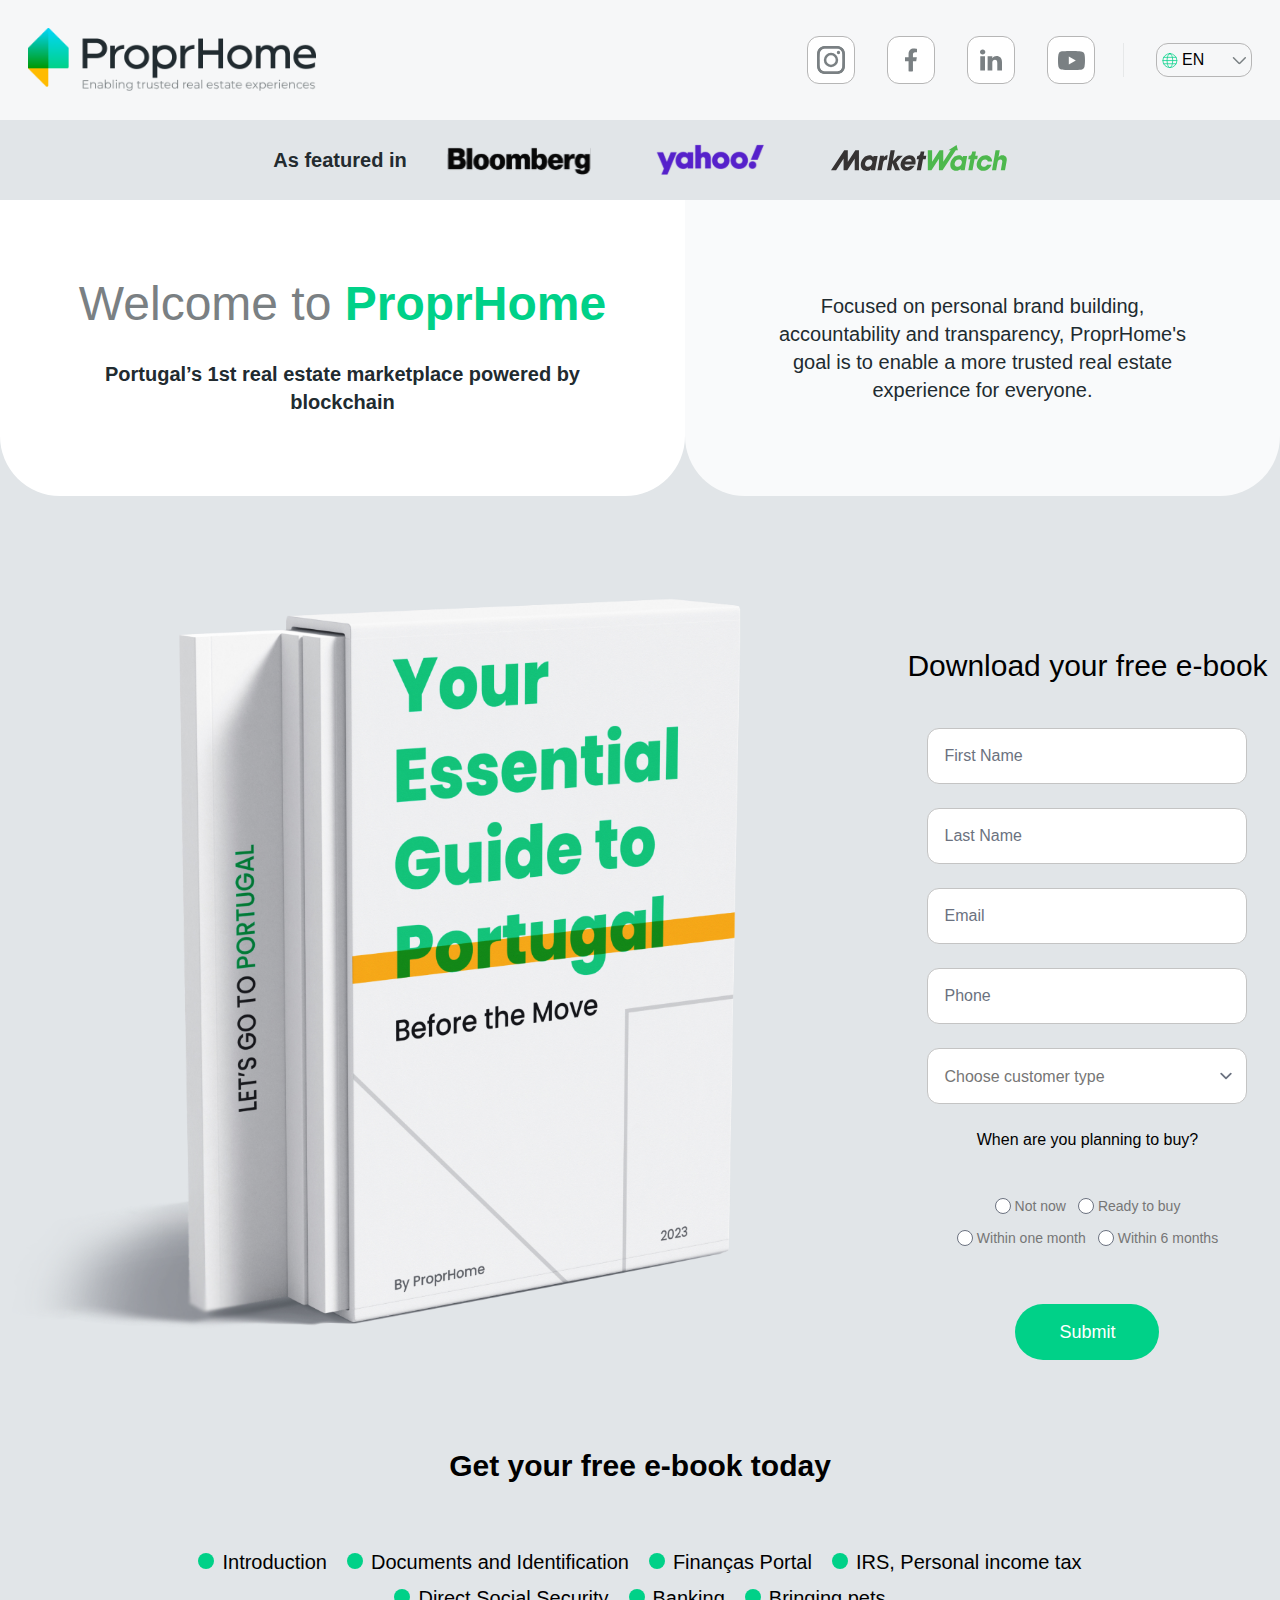
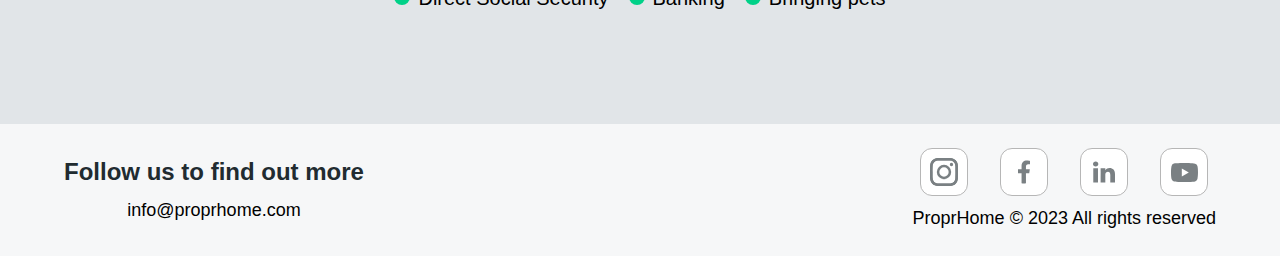
==== commit 5d01c073: "updating site banner sizes" ====
--- a/index.html
+++ b/index.html
@@ -1 +1 @@
-<!DOCTYPE html><html lang="en"><head><meta charSet="utf-8"/><meta name="viewport" content="width=device-width"/><title>ProprHome - Portugal’s 1st real estate marketplace powered by blockchain</title><meta name="next-head-count" content="3"/><link sizes="32x32" rel="icon" href="/favicon.ico"/><link rel="icon" type="image/png" sizes="16x16" href="./favicon-16x16.png"/><meta http-equiv="Content-type" content="text/html; charset=UTF-8"/><link rel="preload" href="./_next/static/css/5fe02890c4313234.css" as="style"/><link rel="stylesheet" href="./_next/static/css/5fe02890c4313234.css" data-n-g=""/><noscript data-n-css=""></noscript><script defer="" nomodule="" src="./_next/static/chunks/polyfills-c67a75d1b6f99dc8.js"></script><script src="./_next/static/chunks/webpack-8fa1640cc84ba8fe.js" defer=""></script><script src="./_next/static/chunks/framework-2c79e2a64abdb08b.js" defer=""></script><script src="./_next/static/chunks/main-2f7c9761d58c33d5.js" defer=""></script><script src="./_next/static/chunks/pages/_app-78c688ae271c57ef.js" defer=""></script><script src="./_next/static/chunks/675-c7fe16b2fbc3a77b.js" defer=""></script><script src="./_next/static/chunks/pages/index-8a966ee99f17b5ac.js" defer=""></script><script src="./_next/static/MJYeSqox9dKQ7lhLSnjEX/_buildManifest.js" defer=""></script><script src="./_next/static/MJYeSqox9dKQ7lhLSnjEX/_ssgManifest.js" defer=""></script></head><body><div id="__next"><main><header class="bg-transparent-white px-7 py-7 flex items-center justify-between"><div class="relative h-9 w-44 md:h-16 md:w-72"><img alt="ProprHome logo" object-fit="contain" loading="lazy" decoding="async" data-nimg="fill" style="position:absolute;height:100%;width:100%;left:0;top:0;right:0;bottom:0;color:transparent" src="./02.png"/></div><div class="md:flex items-center gap-7"><div class="hidden md:flex"><div class="flex max-w-[293px] gap-8 justify-center items-center"><a href="https://www.instagram.com/proprhome/?hl=en"><div class="bg-white rounded-xl border border-[#B6B6B6] h-12 w-12 flex items-center justify-center"><svg width="28" height="28" fill="none" xmlns="http://www.w3.org/2000/svg"><path d="M27.921 8.227c-.067-1.49-.308-2.51-.65-3.402a6.826 6.826 0 00-1.613-2.477A6.868 6.868 0 0023.183.734c-.89-.347-1.91-.583-3.4-.65C18.288.017 17.811 0 14.013 0c-3.802 0-4.278.017-5.768.084-1.49.067-2.51.308-3.4.65a6.794 6.794 0 00-2.482 1.614A6.873 6.873 0 00.75 4.825C.41 5.717.168 6.737.1 8.227.034 9.724.018 10.2.018 14c0 3.805.016 4.282.084 5.773.067 1.49.308 2.51.65 3.401.358.92.834 1.704 1.612 2.478a6.75 6.75 0 002.476 1.614c.89.347 1.91.583 3.4.65 1.496.067 1.972.084 5.77.084 3.802 0 4.279-.017 5.768-.084 1.49-.067 2.51-.308 3.4-.65a6.821 6.821 0 002.476-1.614 6.872 6.872 0 001.613-2.478c.347-.89.583-1.91.65-3.401C27.983 18.276 28 17.8 28 14s-.011-4.282-.079-5.773zM25.407 19.66c-.062 1.368-.292 2.113-.482 2.601-.252.65-.56 1.12-1.053 1.614-.493.493-.958.79-1.613 1.054-.493.19-1.238.42-2.6.482-1.472.067-1.915.084-5.656.084-3.742 0-4.184-.017-5.658-.084-1.366-.062-2.111-.292-2.598-.482a4.357 4.357 0 01-1.614-1.054c-.492-.493-.79-.958-1.053-1.614-.19-.493-.42-1.239-.481-2.6-.068-1.475-.084-1.917-.084-5.661 0-3.744.016-4.187.084-5.66.061-1.368.291-2.113.481-2.601a4.36 4.36 0 011.053-1.614c.493-.493.958-.79 1.614-1.054.492-.19 1.237-.42 2.598-.482 1.474-.067 1.916-.084 5.658-.084 3.741 0 4.184.017 5.657.084 1.366.062 2.111.292 2.599.482.65.252 1.12.56 1.613 1.054.493.493.79.958 1.053 1.614.19.493.42 1.239.482 2.6.067 1.474.084 1.917.084 5.661 0 3.744-.023 4.186-.084 5.66z" fill="#7A8083"></path><path d="M14.003 6.804A7.191 7.191 0 006.81 14a7.191 7.191 0 1014.384 0 7.188 7.188 0 00-7.192-7.196zm0 11.865A4.667 4.667 0 019.337 14a4.668 4.668 0 014.666-4.669A4.667 4.667 0 0118.669 14a4.667 4.667 0 01-4.666 4.669zM21.474 8.205a1.68 1.68 0 100-3.362 1.68 1.68 0 000 3.362z" fill="#7A8083"></path><path d="M0 14c0 3.805.017 4.282.084 5.773.067 1.49.308 2.51.65 3.401.358.92.834 1.704 1.613 2.478a6.822 6.822 0 002.476 1.614c.89.347 1.91.583 3.4.65 1.495.067 1.971.084 5.769.084 3.803 0 4.279-.017 5.769-.084 1.49-.067 2.51-.308 3.4-.65a6.821 6.821 0 002.475-1.614 6.824 6.824 0 001.613-2.478c.348-.89.583-1.91.65-3.401.067-1.497.084-1.973.084-5.773 0-3.805-.017-4.282-.084-5.773-.067-1.49-.308-2.51-.65-3.402a6.824 6.824 0 00-1.613-2.477 6.684 6.684 0 00-2.47-1.614c-.89-.347-1.91-.583-3.4-.65C18.271.017 17.795 0 13.997 0c-3.803 0-4.28.017-5.769.084-1.49.067-2.51.308-3.4.65a6.821 6.821 0 00-2.476 1.614A6.873 6.873 0 00.74 4.825C.392 5.717.151 6.737.084 8.227.017 9.718 0 10.195 0 14zm2.526 0c0-3.738.017-4.187.084-5.66.062-1.368.291-2.113.482-2.601a4.36 4.36 0 011.053-1.614c.493-.493.958-.79 1.613-1.054.493-.19 1.238-.42 2.599-.482 1.473-.067 1.916-.084 5.657-.084 3.742 0 4.184.017 5.657.084 1.367.062 2.112.292 2.6.482.649.252 1.12.56 1.612 1.054.493.493.79.958 1.053 1.614.19.493.42 1.239.482 2.6.067 1.474.084 1.917.084 5.661 0 3.744-.017 4.186-.084 5.66-.062 1.368-.291 2.113-.482 2.601-.252.65-.56 1.12-1.053 1.614-.493.493-.958.79-1.613 1.054-.493.19-1.238.42-2.599.482-1.473.067-1.915.084-5.657.084-3.741 0-4.184-.017-5.657-.084-1.367-.062-2.112-.292-2.599-.482a4.357 4.357 0 01-1.613-1.054c-.493-.493-.79-.958-1.053-1.614-.19-.493-.42-1.239-.482-2.6-.073-1.475-.084-1.923-.084-5.661z" fill="#7A8083"></path></svg></div></a><a href="https://www.facebook.com/ProprHome/"><div class="bg-white rounded-xl border border-[#B6B6B6] h-12 w-12 flex items-center justify-center"><svg width="24" height="24" fill="none" xmlns="http://www.w3.org/2000/svg"><path d="M17.214 13.328l.622-4.095h-3.89V6.577c0-1.121.542-2.214 2.284-2.214H18V.877S16.395.6 14.86.6c-3.205 0-5.298 1.962-5.298 5.512v3.121H6v4.095h3.562v9.9a13.97 13.97 0 004.384 0v-9.9h3.268z" fill="#7A8083"></path></svg></div></a><a href="https://www.linkedin.com/company/proprhome/?originalSubdomain=pt"><div class="bg-white rounded-xl border border-[#B6B6B6] h-12 w-12 flex items-center justify-center"><svg width="22" height="22" fill="none" xmlns="http://www.w3.org/2000/svg"><g clip-path="url(#prefix__clip0_68_298)"><path d="M0 2.935c0-.708.248-1.292.743-1.752.496-.46 1.14-.69 1.933-.69.778 0 1.408.226 1.89.68.495.467.743 1.075.743 1.826 0 .68-.24 1.245-.722 1.698-.496.468-1.147.701-1.954.701h-.021c-.779 0-1.409-.233-1.89-.7C.241 4.23 0 3.642 0 2.934zm.276 18.581V7.331H4.99v14.185H.276zm7.326 0h4.715v-7.92c0-.496.056-.879.17-1.148a3.08 3.08 0 01.902-1.22c.404-.333.91-.5 1.518-.5 1.586 0 2.379 1.07 2.379 3.207v7.581H22v-8.133c0-2.095-.495-3.685-1.486-4.768-.991-1.083-2.301-1.624-3.93-1.624-1.825 0-3.248.786-4.267 2.357v.042h-.022l.022-.042V7.331H7.602c.029.453.043 1.861.043 4.225 0 2.365-.014 5.685-.043 9.96z" fill="#7A8083"></path></g><defs><clipPath id="prefix__clip0_68_298"><path fill="#fff" d="M0 0h22v22H0z"></path></clipPath></defs></svg></div></a><a href="https://www.youtube.com/channel/UCURM2OIRL94EwtmVXGOKODg"><div class="bg-white rounded-xl border border-[#B6B6B6] h-12 w-12 flex items-center justify-center"><svg width="27" height="27" fill="none" xmlns="http://www.w3.org/2000/svg"><path d="M26.444 7.008a3.383 3.383 0 00-2.38-2.38C21.951 4.05 13.5 4.05 13.5 4.05s-8.451 0-10.564.556a3.452 3.452 0 00-2.38 2.402C0 9.121 0 13.502 0 13.502s0 4.404.556 6.494a3.383 3.383 0 002.38 2.38c2.135.578 10.564.578 10.564.578s8.451 0 10.564-.556a3.383 3.383 0 002.38-2.38C27 17.907 27 13.525 27 13.525s.022-4.403-.556-6.516z" fill="#7A8083"></path><path d="M10.81 17.55l7.027-4.048-7.028-4.048v8.096z" fill="#fff"></path></svg></div></a></div></div><div class="pl-8 border-l border-[#7A808321]"><button class="w-24 p-1 border border-[#B6B6B6] rounded-xl flex justify-between items-center"><div class="flex items-center gap-1"><svg width="17" height="17" fill="none" xmlns="http://www.w3.org/2000/svg"><g clip-path="url(#prefix__clip0_118_228)" stroke="#00D188" stroke-width="0.75" stroke-linecap="round" stroke-linejoin="round"><path d="M8.875 1.551a7 7 0 100 14 7 7 0 000-14z"></path><path d="M8.875 1.551c-1.53 0-2.77 3.134-2.77 7s1.24 7 2.77 7 2.77-3.134 2.77-7-1.24-7-2.77-7zM15.095 11.761H2.655M15.875 8.551h-14M15.095 5.341H2.655"></path></g><defs><clipPath id="prefix__clip0_118_228"><path fill="#fff" transform="rotate(-180 8.438 8.276)" d="M0 0h16v16H0z"></path></clipPath></defs></svg>EN</div><svg width="15" height="9" fill="none" xmlns="http://www.w3.org/2000/svg"><path d="M1.484 1.733l5.46 5.46a.623.623 0 00.87 0l5.46-5.46" stroke="#7A8083" stroke-width="1.5" stroke-miterlimit="5" stroke-linecap="round"></path></svg></button></div></div></header><div class=" h-20 flex items-center justify-center gap-5 md:gap-10"><span class="text-[#232B2F] font-semibold text-sm md:text-xl">As featured<!-- --> in</span><a class="bg-bloomberg bg-no-repeat bg-center bg-contain h-5 w-16 md:h-10 md:w-36" href="https://www.bloomberg.com/press-releases/2023-04-21/proprhome-launches-partnership-with-metaverse-company-to-offer-digital-twin-real-estate-viewings"></a><a class="bg-yahoo bg-no-repeat bg-center bg-contain h-5 w-16 md:h-11 md:w-40" href="https://finance.yahoo.com/news/proprhome-launches-partnership-metaverse-company-190900151.html?fr=sycsrp_catchall"></a><a class="bg-marketwatch bg-no-repeat bg-center bg-contain h-5 w-16 md:h-10 md:w-36 mb-1" href="https://www.marketwatch.com/press-release/proprhome-launches-partnership-with-metaverse-company-to-offer-digital-twin-real-estate-viewings-2023-04-21?mod=search_headline"></a></div><section class="mb-6 md:mb-16"><div class="md:flex md:items-start"><section class="bg-white rounded-b-[60px] p-8 md:flex-1 md:min-h-[296px] md:flex md:flex-col md:justify-center md:items-center "><h1 class="text-5xl text-[#7A8083] font-normal text-center">Welcome to<!-- --> <span class="text-[#00D188] font-bold">ProprHome</span></h1><h4 class="text-xl font-semibold text-center p-8 pb-0 text-[#212B30]">Portugal’s 1st real estate marketplace powered by blockchain</h4></section><p class="text-xl text-center p-8 text-[#212B30] font-medium md:bg-[#ffffffcc] md:flex-1 md:rounded-b-[60px] md:min-h-[296px] md:max-w-[595px] md:flex md:items-center md:px-20">Focused on personal brand building, accountability and transparency, ProprHome&#x27;s goal is to enable a more trusted real estate experience for everyone.</p></div></section><section class="flex flex-col p-2 md:flex-row md:items-center md:justify-center md:gap-20 md:mb-20"><div class="relative mb-10 md:mb-0"><img alt="ebook cover for proprhome book" loading="lazy" width="550" height="550" decoding="async" data-nimg="1" style="color:transparent" src="./01.png"/></div><div class="md:pt-20 md:pl-14 max-w-[525px]"><form action="https://webto.salesforce.com/servlet/servlet.WebToLead?encoding=UTF-8" method="POST" class=" gap-6 flex flex-col justify-center items-center"><input type="hidden" name="oid" value="00D7Q00000BRe0d"/><input type="hidden" name="retURL" value="http://"/><h2 class=" text-center font-medium text-3xl mb-5">Download your free e-book</h2><label for="first_name" class="hidden">First Name:</label><input id="first_name" maxLength="80" name="first_name" placeholder="First Name" size="20" type="text" required="" class="py-4 px-4 w-80 h-14 bg-white border border-[#C4C4C4] rounded-xl font-normal text-[#767676]  resize-none overflow-hidden" value=""/><label for="last_name" class="hidden">Last Name:</label><input id="last_name" maxLength="80" name="last_name" placeholder="Last Name" size="20" type="text" class="py-4 px-4 w-80 h-14 bg-white border border-[#C4C4C4] rounded-xl font-normal text-[#767676]  resize-none overflow-hidden" required="" value=""/><label for="email" class="hidden">Email:</label><input id="email" maxLength="80" name="email" placeholder="Email" size="20" type="email" required="" class="py-4 px-4 w-80 h-14 bg-white border border-[#C4C4C4] rounded-xl font-normal text-[#767676]  resize-none overflow-hidden" value=""/><label for="phone" class="hidden">Phone:</label><input id="phone" maxLength="40" name="phone" size="20" type="text" placeholder="Phone" class="py-4 px-4 w-80 h-14 bg-white border border-[#C4C4C4] rounded-xl font-normal text-[#767676]  resize-none overflow-hidden" value=""/><label for="customerType" class="hidden">Customer Type:</label><select id="00N7Q00000JUEb3" name="00N7Q00000JUEb3" title="Customer Type" class="py-4 px-4 w-80 h-14 bg-white border border-[#C4C4C4] rounded-xl font-normal text-[#767676]  resize-none overflow-hidden" required=""><option value="" selected="">Choose customer type</option><option value="Buyer">Buyer</option><option value="Tenant">Tenant</option><option value="Owner">Owner</option><option value="Agent">Agent</option></select><h4 class="font- text-base text-black mb-5"> <!-- -->When are you planning to buy?</h4><div class="flex items-center justify-center gap-3 flex-wrap mx-8"><label for="readyToBuy" class="font-medium text-sm text-[#767676] flex items-center gap-1"><input id="notNow" name="notNow" type="checkbox" class="text-[#00D188] focus:border-[#00D188] focus:ring-[-[#00D188] h-4 w-4 rounded-full" value="notNow"/>Not now</label><label for="readyToBuy" class="font-medium text-sm text-[#767676] flex items-center gap-1"><input id="00N7Q00000JUIus" name="00N7Q00000JUIus" type="checkbox" class="text-[#00D188] focus:border-[#00D188] focus:ring-[-[#00D188] h-4 w-4 rounded-full" value="1"/>Ready to buy</label><label for="withinOneMonth" class="font-medium text-sm text-[#767676] flex items-center gap-1"><input id="00N7Q00000JUIux" name="00N7Q00000JUIux" type="checkbox" class="text-[#00D188] focus:border-[#00D188] focus:ring-[-[#00D188] h-4 w-4 rounded-full" value="1"/>Within one month</label><label for="withinSixMonths" class="font-medium text-sm text-[#767676] flex items-center gap-1"><input id="00N7Q00000JUIv2" name="00N7Q00000JUIv2" type="checkbox" class="text-[#00D188] focus:border-[#00D188] focus:ring-[-[#00D188] h-4 w-4 rounded-full" value="1"/>Within 6 months</label></div><button type="submit" class="bg-[#00D188] rounded-[50px] h-14 w-36 mt-14 md:mt-8 text-lg text-white">Submit</button></form></div></section><section class="mx-2 my-16 md: mb-28 md:max-w-[996px] md:mx-auto"><h3 class="font-bold text-3xl text-center mb-16">Get your free e-book today</h3><ul class="text-center md:flex md:flex-wrap md:justify-center md:items-center md:gap-5 md:gap-y-2"><li class="font-normal text-xl my-2 md:my-0 "><span class=" inline-block w-4 h-4 rounded-full bg-[#00D188]"></span><span class="ml-2">Introduction</span></li><li class="font-normal text-xl my-2 md:my-0 "><span class=" inline-block w-4 h-4 rounded-full bg-[#00D188]"></span><span class="ml-2">Documents and Identification</span></li><li class="font-normal text-xl my-2 md:my-0 "><span class=" inline-block w-4 h-4 rounded-full bg-[#00D188]"></span><span class="ml-2">Finanças Portal</span></li><li class="font-normal text-xl my-2 md:my-0 "><span class=" inline-block w-4 h-4 rounded-full bg-[#00D188]"></span><span class="ml-2">IRS, Personal income tax</span></li><li class="font-normal text-xl my-2 md:my-0 "><span class=" inline-block w-4 h-4 rounded-full bg-[#00D188]"></span><span class="ml-2">Direct Social Security</span></li><li class="font-normal text-xl my-2 md:my-0 "><span class=" inline-block w-4 h-4 rounded-full bg-[#00D188]"></span><span class="ml-2">Banking</span></li><li class="font-normal text-xl my-2 md:my-0 "><span class=" inline-block w-4 h-4 rounded-full bg-[#00D188]"></span><span class="ml-2">Bringing pets</span></li></ul></section><footer class="p-6 bg-transparent-white md:flex md:items-center md:justify-between md:px-8 lg:px-16 "> <div class="md:flex md:flex-col md:justify-between md:items-center md:h-full  md:gap-2"><h4 class="font-semibold text-2xl text-[#212B30] text-center mb-5 md:mb-0">Follow us to find out more</h4><p class="text-lg font-normal text-center">info@proprhome.com</p></div><div class="md:flex md:flex-col md:justify-between md:items-center md:h-full md:gap-2"><div class="my-11 md:my-0 flex items-center justify-center"><div class="flex max-w-[293px] gap-8 justify-center items-center"><a href="https://www.instagram.com/proprhome/?hl=en"><div class="bg-white rounded-xl border border-[#B6B6B6] h-12 w-12 flex items-center justify-center"><svg width="28" height="28" fill="none" xmlns="http://www.w3.org/2000/svg"><path d="M27.921 8.227c-.067-1.49-.308-2.51-.65-3.402a6.826 6.826 0 00-1.613-2.477A6.868 6.868 0 0023.183.734c-.89-.347-1.91-.583-3.4-.65C18.288.017 17.811 0 14.013 0c-3.802 0-4.278.017-5.768.084-1.49.067-2.51.308-3.4.65a6.794 6.794 0 00-2.482 1.614A6.873 6.873 0 00.75 4.825C.41 5.717.168 6.737.1 8.227.034 9.724.018 10.2.018 14c0 3.805.016 4.282.084 5.773.067 1.49.308 2.51.65 3.401.358.92.834 1.704 1.612 2.478a6.75 6.75 0 002.476 1.614c.89.347 1.91.583 3.4.65 1.496.067 1.972.084 5.77.084 3.802 0 4.279-.017 5.768-.084 1.49-.067 2.51-.308 3.4-.65a6.821 6.821 0 002.476-1.614 6.872 6.872 0 001.613-2.478c.347-.89.583-1.91.65-3.401C27.983 18.276 28 17.8 28 14s-.011-4.282-.079-5.773zM25.407 19.66c-.062 1.368-.292 2.113-.482 2.601-.252.65-.56 1.12-1.053 1.614-.493.493-.958.79-1.613 1.054-.493.19-1.238.42-2.6.482-1.472.067-1.915.084-5.656.084-3.742 0-4.184-.017-5.658-.084-1.366-.062-2.111-.292-2.598-.482a4.357 4.357 0 01-1.614-1.054c-.492-.493-.79-.958-1.053-1.614-.19-.493-.42-1.239-.481-2.6-.068-1.475-.084-1.917-.084-5.661 0-3.744.016-4.187.084-5.66.061-1.368.291-2.113.481-2.601a4.36 4.36 0 011.053-1.614c.493-.493.958-.79 1.614-1.054.492-.19 1.237-.42 2.598-.482 1.474-.067 1.916-.084 5.658-.084 3.741 0 4.184.017 5.657.084 1.366.062 2.111.292 2.599.482.65.252 1.12.56 1.613 1.054.493.493.79.958 1.053 1.614.19.493.42 1.239.482 2.6.067 1.474.084 1.917.084 5.661 0 3.744-.023 4.186-.084 5.66z" fill="#7A8083"></path><path d="M14.003 6.804A7.191 7.191 0 006.81 14a7.191 7.191 0 1014.384 0 7.188 7.188 0 00-7.192-7.196zm0 11.865A4.667 4.667 0 019.337 14a4.668 4.668 0 014.666-4.669A4.667 4.667 0 0118.669 14a4.667 4.667 0 01-4.666 4.669zM21.474 8.205a1.68 1.68 0 100-3.362 1.68 1.68 0 000 3.362z" fill="#7A8083"></path><path d="M0 14c0 3.805.017 4.282.084 5.773.067 1.49.308 2.51.65 3.401.358.92.834 1.704 1.613 2.478a6.822 6.822 0 002.476 1.614c.89.347 1.91.583 3.4.65 1.495.067 1.971.084 5.769.084 3.803 0 4.279-.017 5.769-.084 1.49-.067 2.51-.308 3.4-.65a6.821 6.821 0 002.475-1.614 6.824 6.824 0 001.613-2.478c.348-.89.583-1.91.65-3.401.067-1.497.084-1.973.084-5.773 0-3.805-.017-4.282-.084-5.773-.067-1.49-.308-2.51-.65-3.402a6.824 6.824 0 00-1.613-2.477 6.684 6.684 0 00-2.47-1.614c-.89-.347-1.91-.583-3.4-.65C18.271.017 17.795 0 13.997 0c-3.803 0-4.28.017-5.769.084-1.49.067-2.51.308-3.4.65a6.821 6.821 0 00-2.476 1.614A6.873 6.873 0 00.74 4.825C.392 5.717.151 6.737.084 8.227.017 9.718 0 10.195 0 14zm2.526 0c0-3.738.017-4.187.084-5.66.062-1.368.291-2.113.482-2.601a4.36 4.36 0 011.053-1.614c.493-.493.958-.79 1.613-1.054.493-.19 1.238-.42 2.599-.482 1.473-.067 1.916-.084 5.657-.084 3.742 0 4.184.017 5.657.084 1.367.062 2.112.292 2.6.482.649.252 1.12.56 1.612 1.054.493.493.79.958 1.053 1.614.19.493.42 1.239.482 2.6.067 1.474.084 1.917.084 5.661 0 3.744-.017 4.186-.084 5.66-.062 1.368-.291 2.113-.482 2.601-.252.65-.56 1.12-1.053 1.614-.493.493-.958.79-1.613 1.054-.493.19-1.238.42-2.599.482-1.473.067-1.915.084-5.657.084-3.741 0-4.184-.017-5.657-.084-1.367-.062-2.112-.292-2.599-.482a4.357 4.357 0 01-1.613-1.054c-.493-.493-.79-.958-1.053-1.614-.19-.493-.42-1.239-.482-2.6-.073-1.475-.084-1.923-.084-5.661z" fill="#7A8083"></path></svg></div></a><a href="https://www.facebook.com/ProprHome/"><div class="bg-white rounded-xl border border-[#B6B6B6] h-12 w-12 flex items-center justify-center"><svg width="24" height="24" fill="none" xmlns="http://www.w3.org/2000/svg"><path d="M17.214 13.328l.622-4.095h-3.89V6.577c0-1.121.542-2.214 2.284-2.214H18V.877S16.395.6 14.86.6c-3.205 0-5.298 1.962-5.298 5.512v3.121H6v4.095h3.562v9.9a13.97 13.97 0 004.384 0v-9.9h3.268z" fill="#7A8083"></path></svg></div></a><a href="https://www.linkedin.com/company/proprhome/?originalSubdomain=pt"><div class="bg-white rounded-xl border border-[#B6B6B6] h-12 w-12 flex items-center justify-center"><svg width="22" height="22" fill="none" xmlns="http://www.w3.org/2000/svg"><g clip-path="url(#prefix__clip0_68_298)"><path d="M0 2.935c0-.708.248-1.292.743-1.752.496-.46 1.14-.69 1.933-.69.778 0 1.408.226 1.89.68.495.467.743 1.075.743 1.826 0 .68-.24 1.245-.722 1.698-.496.468-1.147.701-1.954.701h-.021c-.779 0-1.409-.233-1.89-.7C.241 4.23 0 3.642 0 2.934zm.276 18.581V7.331H4.99v14.185H.276zm7.326 0h4.715v-7.92c0-.496.056-.879.17-1.148a3.08 3.08 0 01.902-1.22c.404-.333.91-.5 1.518-.5 1.586 0 2.379 1.07 2.379 3.207v7.581H22v-8.133c0-2.095-.495-3.685-1.486-4.768-.991-1.083-2.301-1.624-3.93-1.624-1.825 0-3.248.786-4.267 2.357v.042h-.022l.022-.042V7.331H7.602c.029.453.043 1.861.043 4.225 0 2.365-.014 5.685-.043 9.96z" fill="#7A8083"></path></g><defs><clipPath id="prefix__clip0_68_298"><path fill="#fff" d="M0 0h22v22H0z"></path></clipPath></defs></svg></div></a><a href="https://www.youtube.com/channel/UCURM2OIRL94EwtmVXGOKODg"><div class="bg-white rounded-xl border border-[#B6B6B6] h-12 w-12 flex items-center justify-center"><svg width="27" height="27" fill="none" xmlns="http://www.w3.org/2000/svg"><path d="M26.444 7.008a3.383 3.383 0 00-2.38-2.38C21.951 4.05 13.5 4.05 13.5 4.05s-8.451 0-10.564.556a3.452 3.452 0 00-2.38 2.402C0 9.121 0 13.502 0 13.502s0 4.404.556 6.494a3.383 3.383 0 002.38 2.38c2.135.578 10.564.578 10.564.578s8.451 0 10.564-.556a3.383 3.383 0 002.38-2.38C27 17.907 27 13.525 27 13.525s.022-4.403-.556-6.516z" fill="#7A8083"></path><path d="M10.81 17.55l7.027-4.048-7.028-4.048v8.096z" fill="#fff"></path></svg></div></a></div></div><p class="text-lg font-normal text-center">ProprHome © 2023 All rights reserved<!-- --> </p></div></footer></main></div><script id="__NEXT_DATA__" type="application/json">{"props":{"pageProps":{}},"page":"/","query":{},"buildId":"MJYeSqox9dKQ7lhLSnjEX","nextExport":true,"autoExport":true,"isFallback":false,"scriptLoader":[]}</script></body></html>+<!DOCTYPE html><html lang="en"><head><meta charSet="utf-8"/><meta name="viewport" content="width=device-width"/><title>ProprHome - Portugal’s 1st real estate marketplace powered by blockchain</title><meta name="next-head-count" content="3"/><link sizes="32x32" rel="icon" href="/favicon.ico"/><link rel="icon" type="image/png" sizes="16x16" href="/favicon-16x16.png"/><meta http-equiv="Content-type" content="text/html; charset=UTF-8"/><link rel="preload" href="/_next/static/css/e98732febe592235.css" as="style"/><link rel="stylesheet" href="/_next/static/css/e98732febe592235.css" data-n-g=""/><noscript data-n-css=""></noscript><script defer="" nomodule="" src="/_next/static/chunks/polyfills-c67a75d1b6f99dc8.js"></script><script src="/_next/static/chunks/webpack-8fa1640cc84ba8fe.js" defer=""></script><script src="/_next/static/chunks/framework-2c79e2a64abdb08b.js" defer=""></script><script src="/_next/static/chunks/main-2f7c9761d58c33d5.js" defer=""></script><script src="/_next/static/chunks/pages/_app-78c688ae271c57ef.js" defer=""></script><script src="/_next/static/chunks/814-3cf97f3d7f95146a.js" defer=""></script><script src="/_next/static/chunks/pages/index-7232a1e9e4290328.js" defer=""></script><script src="/_next/static/uqgLkMwWr44CNAjAyze6p/_buildManifest.js" defer=""></script><script src="/_next/static/uqgLkMwWr44CNAjAyze6p/_ssgManifest.js" defer=""></script></head><body><div id="__next"><main><header class="bg-transparent-white px-7 py-7 flex items-center justify-between"><div class="relative h-9 w-44 md:h-16 md:w-72"><img src="/propr-logo.png" alt="ProprHome logo"/></div><div class="md:flex items-center gap-7"><div class="hidden md:flex"><div class="flex max-w-[293px] gap-8 justify-center items-center"><a href="https://www.instagram.com/proprhome/?hl=en"><div class="bg-white rounded-xl border border-[#B6B6B6] h-12 w-12 flex items-center justify-center"><svg width="28" height="28" fill="none" xmlns="http://www.w3.org/2000/svg"><path d="M27.921 8.227c-.067-1.49-.308-2.51-.65-3.402a6.826 6.826 0 00-1.613-2.477A6.868 6.868 0 0023.183.734c-.89-.347-1.91-.583-3.4-.65C18.288.017 17.811 0 14.013 0c-3.802 0-4.278.017-5.768.084-1.49.067-2.51.308-3.4.65a6.794 6.794 0 00-2.482 1.614A6.873 6.873 0 00.75 4.825C.41 5.717.168 6.737.1 8.227.034 9.724.018 10.2.018 14c0 3.805.016 4.282.084 5.773.067 1.49.308 2.51.65 3.401.358.92.834 1.704 1.612 2.478a6.75 6.75 0 002.476 1.614c.89.347 1.91.583 3.4.65 1.496.067 1.972.084 5.77.084 3.802 0 4.279-.017 5.768-.084 1.49-.067 2.51-.308 3.4-.65a6.821 6.821 0 002.476-1.614 6.872 6.872 0 001.613-2.478c.347-.89.583-1.91.65-3.401C27.983 18.276 28 17.8 28 14s-.011-4.282-.079-5.773zM25.407 19.66c-.062 1.368-.292 2.113-.482 2.601-.252.65-.56 1.12-1.053 1.614-.493.493-.958.79-1.613 1.054-.493.19-1.238.42-2.6.482-1.472.067-1.915.084-5.656.084-3.742 0-4.184-.017-5.658-.084-1.366-.062-2.111-.292-2.598-.482a4.357 4.357 0 01-1.614-1.054c-.492-.493-.79-.958-1.053-1.614-.19-.493-.42-1.239-.481-2.6-.068-1.475-.084-1.917-.084-5.661 0-3.744.016-4.187.084-5.66.061-1.368.291-2.113.481-2.601a4.36 4.36 0 011.053-1.614c.493-.493.958-.79 1.614-1.054.492-.19 1.237-.42 2.598-.482 1.474-.067 1.916-.084 5.658-.084 3.741 0 4.184.017 5.657.084 1.366.062 2.111.292 2.599.482.65.252 1.12.56 1.613 1.054.493.493.79.958 1.053 1.614.19.493.42 1.239.482 2.6.067 1.474.084 1.917.084 5.661 0 3.744-.023 4.186-.084 5.66z" fill="#7A8083"></path><path d="M14.003 6.804A7.191 7.191 0 006.81 14a7.191 7.191 0 1014.384 0 7.188 7.188 0 00-7.192-7.196zm0 11.865A4.667 4.667 0 019.337 14a4.668 4.668 0 014.666-4.669A4.667 4.667 0 0118.669 14a4.667 4.667 0 01-4.666 4.669zM21.474 8.205a1.68 1.68 0 100-3.362 1.68 1.68 0 000 3.362z" fill="#7A8083"></path><path d="M0 14c0 3.805.017 4.282.084 5.773.067 1.49.308 2.51.65 3.401.358.92.834 1.704 1.613 2.478a6.822 6.822 0 002.476 1.614c.89.347 1.91.583 3.4.65 1.495.067 1.971.084 5.769.084 3.803 0 4.279-.017 5.769-.084 1.49-.067 2.51-.308 3.4-.65a6.821 6.821 0 002.475-1.614 6.824 6.824 0 001.613-2.478c.348-.89.583-1.91.65-3.401.067-1.497.084-1.973.084-5.773 0-3.805-.017-4.282-.084-5.773-.067-1.49-.308-2.51-.65-3.402a6.824 6.824 0 00-1.613-2.477 6.684 6.684 0 00-2.47-1.614c-.89-.347-1.91-.583-3.4-.65C18.271.017 17.795 0 13.997 0c-3.803 0-4.28.017-5.769.084-1.49.067-2.51.308-3.4.65a6.821 6.821 0 00-2.476 1.614A6.873 6.873 0 00.74 4.825C.392 5.717.151 6.737.084 8.227.017 9.718 0 10.195 0 14zm2.526 0c0-3.738.017-4.187.084-5.66.062-1.368.291-2.113.482-2.601a4.36 4.36 0 011.053-1.614c.493-.493.958-.79 1.613-1.054.493-.19 1.238-.42 2.599-.482 1.473-.067 1.916-.084 5.657-.084 3.742 0 4.184.017 5.657.084 1.367.062 2.112.292 2.6.482.649.252 1.12.56 1.612 1.054.493.493.79.958 1.053 1.614.19.493.42 1.239.482 2.6.067 1.474.084 1.917.084 5.661 0 3.744-.017 4.186-.084 5.66-.062 1.368-.291 2.113-.482 2.601-.252.65-.56 1.12-1.053 1.614-.493.493-.958.79-1.613 1.054-.493.19-1.238.42-2.599.482-1.473.067-1.915.084-5.657.084-3.741 0-4.184-.017-5.657-.084-1.367-.062-2.112-.292-2.599-.482a4.357 4.357 0 01-1.613-1.054c-.493-.493-.79-.958-1.053-1.614-.19-.493-.42-1.239-.482-2.6-.073-1.475-.084-1.923-.084-5.661z" fill="#7A8083"></path></svg></div></a><a href="https://www.facebook.com/ProprHome/"><div class="bg-white rounded-xl border border-[#B6B6B6] h-12 w-12 flex items-center justify-center"><svg width="24" height="24" fill="none" xmlns="http://www.w3.org/2000/svg"><path d="M17.214 13.328l.622-4.095h-3.89V6.577c0-1.121.542-2.214 2.284-2.214H18V.877S16.395.6 14.86.6c-3.205 0-5.298 1.962-5.298 5.512v3.121H6v4.095h3.562v9.9a13.97 13.97 0 004.384 0v-9.9h3.268z" fill="#7A8083"></path></svg></div></a><a href="https://www.linkedin.com/company/proprhome/?originalSubdomain=pt"><div class="bg-white rounded-xl border border-[#B6B6B6] h-12 w-12 flex items-center justify-center"><svg width="22" height="22" fill="none" xmlns="http://www.w3.org/2000/svg"><g clip-path="url(#prefix__clip0_68_298)"><path d="M0 2.935c0-.708.248-1.292.743-1.752.496-.46 1.14-.69 1.933-.69.778 0 1.408.226 1.89.68.495.467.743 1.075.743 1.826 0 .68-.24 1.245-.722 1.698-.496.468-1.147.701-1.954.701h-.021c-.779 0-1.409-.233-1.89-.7C.241 4.23 0 3.642 0 2.934zm.276 18.581V7.331H4.99v14.185H.276zm7.326 0h4.715v-7.92c0-.496.056-.879.17-1.148a3.08 3.08 0 01.902-1.22c.404-.333.91-.5 1.518-.5 1.586 0 2.379 1.07 2.379 3.207v7.581H22v-8.133c0-2.095-.495-3.685-1.486-4.768-.991-1.083-2.301-1.624-3.93-1.624-1.825 0-3.248.786-4.267 2.357v.042h-.022l.022-.042V7.331H7.602c.029.453.043 1.861.043 4.225 0 2.365-.014 5.685-.043 9.96z" fill="#7A8083"></path></g><defs><clipPath id="prefix__clip0_68_298"><path fill="#fff" d="M0 0h22v22H0z"></path></clipPath></defs></svg></div></a><a href="https://www.youtube.com/channel/UCURM2OIRL94EwtmVXGOKODg"><div class="bg-white rounded-xl border border-[#B6B6B6] h-12 w-12 flex items-center justify-center"><svg width="27" height="27" fill="none" xmlns="http://www.w3.org/2000/svg"><path d="M26.444 7.008a3.383 3.383 0 00-2.38-2.38C21.951 4.05 13.5 4.05 13.5 4.05s-8.451 0-10.564.556a3.452 3.452 0 00-2.38 2.402C0 9.121 0 13.502 0 13.502s0 4.404.556 6.494a3.383 3.383 0 002.38 2.38c2.135.578 10.564.578 10.564.578s8.451 0 10.564-.556a3.383 3.383 0 002.38-2.38C27 17.907 27 13.525 27 13.525s.022-4.403-.556-6.516z" fill="#7A8083"></path><path d="M10.81 17.55l7.027-4.048-7.028-4.048v8.096z" fill="#fff"></path></svg></div></a></div></div><div class="pl-8 border-l border-[#7A808321]"><button class="w-24 p-1 border border-[#B6B6B6] rounded-xl flex justify-between items-center"><div class="flex items-center gap-1"><svg width="17" height="17" fill="none" xmlns="http://www.w3.org/2000/svg"><g clip-path="url(#prefix__clip0_118_228)" stroke="#00D188" stroke-width="0.75" stroke-linecap="round" stroke-linejoin="round"><path d="M8.875 1.551a7 7 0 100 14 7 7 0 000-14z"></path><path d="M8.875 1.551c-1.53 0-2.77 3.134-2.77 7s1.24 7 2.77 7 2.77-3.134 2.77-7-1.24-7-2.77-7zM15.095 11.761H2.655M15.875 8.551h-14M15.095 5.341H2.655"></path></g><defs><clipPath id="prefix__clip0_118_228"><path fill="#fff" transform="rotate(-180 8.438 8.276)" d="M0 0h16v16H0z"></path></clipPath></defs></svg>EN</div><svg width="15" height="9" fill="none" xmlns="http://www.w3.org/2000/svg"><path d="M1.484 1.733l5.46 5.46a.623.623 0 00.87 0l5.46-5.46" stroke="#7A8083" stroke-width="1.5" stroke-miterlimit="5" stroke-linecap="round"></path></svg></button></div></div></header><div class=" h-20 flex items-center justify-center gap-3 md:gap-10"><span class="text-[#232B2F] font-semibold text-xs md:text-xl">As featured in</span><a class="bg-bloomberg bg-no-repeat bg-center bg-contain h-5 w-16 md:h-10 md:w-36" href="https://www.bloomberg.com/press-releases/2023-04-21/proprhome-launches-partnership-with-metaverse-company-to-offer-digital-twin-real-estate-viewings"></a><a class="bg-yahoo bg-no-repeat bg-center bg-contain h-5 w-16 md:h-11 md:w-40" href="https://finance.yahoo.com/news/proprhome-launches-partnership-metaverse-company-190900151.html?fr=sycsrp_catchall"></a><a class="bg-marketwatch bg-no-repeat bg-center bg-contain h-6 w-20 md:h-12 md:w-44 mb-1" href="https://www.marketwatch.com/press-release/proprhome-launches-partnership-with-metaverse-company-to-offer-digital-twin-real-estate-viewings-2023-04-21?mod=search_headline"></a></div><section class="mb-6 md:mb-16"><div class="md:flex md:items-start"><section class="bg-white rounded-b-[60px] p-8 md:flex-1 md:min-h-[296px] md:flex md:flex-col md:justify-center md:items-center "><h1 class="text-5xl text-[#7A8083] font-normal text-center">Welcome to<!-- --> <span class="text-[#00D188] font-bold">ProprHome</span></h1><h4 class="text-xl font-semibold text-center p-8 pb-0 text-[#212B30]">Portugal’s 1st real estate marketplace powered by blockchain</h4></section><p class="text-xl text-center p-8 text-[#212B30] font-medium md:bg-[#ffffffcc] md:flex-1 md:rounded-b-[60px] md:min-h-[296px] md:max-w-[595px] md:flex md:items-center md:px-20">Focused on personal brand building, accountability and transparency, ProprHome&#x27;s goal is to enable a more trusted real estate experience for everyone.</p></div></section><section class="flex flex-col p-2 md:flex-row md:items-center md:justify-center md:gap-20 md:mb-20"><div class="relative mb-10 md:mb-0"><img src="/01.png" alt="ebook cover for proprhome book"/></div><div class="md:pt-20 md:pl-14 max-w-[525px]"><form action="https://webto.salesforce.com/servlet/servlet.WebToLead?encoding=UTF-8" method="POST" class=" gap-6 flex flex-col justify-center items-center"><input type="hidden" name="oid" value="00D7Q00000BRe0d"/><input type="hidden" name="retURL" value="http://"/><h2 class=" text-center font-medium text-3xl mb-5">Download your free e-book</h2><label for="first_name" class="hidden">First Name:</label><input id="first_name" maxLength="80" name="first_name" placeholder="First Name" size="20" type="text" required="" class="py-4 px-4 w-80 h-14 bg-white border border-[#C4C4C4] rounded-xl font-normal text-[#767676]  resize-none overflow-hidden" value=""/><label for="last_name" class="hidden">Last Name:</label><input id="last_name" maxLength="80" name="last_name" placeholder="Last Name" size="20" type="text" class="py-4 px-4 w-80 h-14 bg-white border border-[#C4C4C4] rounded-xl font-normal text-[#767676]  resize-none overflow-hidden" required="" value=""/><label for="email" class="hidden">Email:</label><input id="email" maxLength="80" name="email" placeholder="Email" size="20" type="email" required="" class="py-4 px-4 w-80 h-14 bg-white border border-[#C4C4C4] rounded-xl font-normal text-[#767676]  resize-none overflow-hidden" value=""/><label for="phone" class="hidden">Phone:</label><input id="phone" maxLength="40" name="phone" size="20" type="text" placeholder="Phone" class="py-4 px-4 w-80 h-14 bg-white border border-[#C4C4C4] rounded-xl font-normal text-[#767676]  resize-none overflow-hidden" value=""/><label for="customerType" class="hidden">Customer Type:</label><select id="00N7Q00000JUEb3" name="00N7Q00000JUEb3" title="Customer Type" class="py-4 px-4 w-80 h-14 bg-white border border-[#C4C4C4] rounded-xl font-normal text-[#767676]  resize-none overflow-hidden" required=""><option value="" selected="">Choose customer type</option><option value="Buyer">Buyer</option><option value="Tenant">Tenant</option><option value="Owner">Owner</option><option value="Agent">Agent</option></select><h4 class="font- text-base text-black mb-5"> <!-- -->When are you planning to buy?</h4><div class="flex items-center justify-center gap-3 flex-wrap mx-8"><label for="readyToBuy" class="font-medium text-sm text-[#767676] flex items-center gap-1"><input id="notNow" name="notNow" type="checkbox" class="text-[#00D188] focus:border-[#00D188] focus:ring-[-[#00D188] h-4 w-4 rounded-full" value="notNow"/>Not now</label><label for="readyToBuy" class="font-medium text-sm text-[#767676] flex items-center gap-1"><input id="00N7Q00000JUIus" name="00N7Q00000JUIus" type="checkbox" class="text-[#00D188] focus:border-[#00D188] focus:ring-[-[#00D188] h-4 w-4 rounded-full" value="1"/>Ready to buy</label><label for="withinOneMonth" class="font-medium text-sm text-[#767676] flex items-center gap-1"><input id="00N7Q00000JUIux" name="00N7Q00000JUIux" type="checkbox" class="text-[#00D188] focus:border-[#00D188] focus:ring-[-[#00D188] h-4 w-4 rounded-full" value="1"/>Within one month</label><label for="withinSixMonths" class="font-medium text-sm text-[#767676] flex items-center gap-1"><input id="00N7Q00000JUIv2" name="00N7Q00000JUIv2" type="checkbox" class="text-[#00D188] focus:border-[#00D188] focus:ring-[-[#00D188] h-4 w-4 rounded-full" value="1"/>Within 6 months</label></div><button type="submit" class="bg-[#00D188] rounded-[50px] h-14 w-36 mt-14 md:mt-8 text-lg text-white">Submit</button></form></div></section><section class="mx-2 my-16 md: mb-28 md:max-w-[996px] md:mx-auto"><h3 class="font-bold text-3xl text-center mb-16">Get your free e-book today</h3><ul class="text-center md:flex md:flex-wrap md:justify-center md:items-center md:gap-5 md:gap-y-2"><li class="font-normal text-xl my-2 md:my-0 "><span class=" inline-block w-4 h-4 rounded-full bg-[#00D188]"></span><span class="ml-2">Introduction</span></li><li class="font-normal text-xl my-2 md:my-0 "><span class=" inline-block w-4 h-4 rounded-full bg-[#00D188]"></span><span class="ml-2">Documents and Identification</span></li><li class="font-normal text-xl my-2 md:my-0 "><span class=" inline-block w-4 h-4 rounded-full bg-[#00D188]"></span><span class="ml-2">Finanças Portal</span></li><li class="font-normal text-xl my-2 md:my-0 "><span class=" inline-block w-4 h-4 rounded-full bg-[#00D188]"></span><span class="ml-2">IRS, Personal income tax</span></li><li class="font-normal text-xl my-2 md:my-0 "><span class=" inline-block w-4 h-4 rounded-full bg-[#00D188]"></span><span class="ml-2">Direct Social Security</span></li><li class="font-normal text-xl my-2 md:my-0 "><span class=" inline-block w-4 h-4 rounded-full bg-[#00D188]"></span><span class="ml-2">Banking</span></li><li class="font-normal text-xl my-2 md:my-0 "><span class=" inline-block w-4 h-4 rounded-full bg-[#00D188]"></span><span class="ml-2">Bringing pets</span></li></ul></section><footer class="p-6 bg-transparent-white md:flex md:items-center md:justify-between md:px-8 lg:px-16 "> <div class="md:flex md:flex-col md:justify-between md:items-center md:h-full  md:gap-2"><h4 class="font-semibold text-2xl text-[#212B30] text-center mb-5 md:mb-0">Follow us to find out more</h4><p class="text-lg font-normal text-center">info@proprhome.com</p></div><div class="md:flex md:flex-col md:justify-between md:items-center md:h-full md:gap-2"><div class="my-11 md:my-0 flex items-center justify-center"><div class="flex max-w-[293px] gap-8 justify-center items-center"><a href="https://www.instagram.com/proprhome/?hl=en"><div class="bg-white rounded-xl border border-[#B6B6B6] h-12 w-12 flex items-center justify-center"><svg width="28" height="28" fill="none" xmlns="http://www.w3.org/2000/svg"><path d="M27.921 8.227c-.067-1.49-.308-2.51-.65-3.402a6.826 6.826 0 00-1.613-2.477A6.868 6.868 0 0023.183.734c-.89-.347-1.91-.583-3.4-.65C18.288.017 17.811 0 14.013 0c-3.802 0-4.278.017-5.768.084-1.49.067-2.51.308-3.4.65a6.794 6.794 0 00-2.482 1.614A6.873 6.873 0 00.75 4.825C.41 5.717.168 6.737.1 8.227.034 9.724.018 10.2.018 14c0 3.805.016 4.282.084 5.773.067 1.49.308 2.51.65 3.401.358.92.834 1.704 1.612 2.478a6.75 6.75 0 002.476 1.614c.89.347 1.91.583 3.4.65 1.496.067 1.972.084 5.77.084 3.802 0 4.279-.017 5.768-.084 1.49-.067 2.51-.308 3.4-.65a6.821 6.821 0 002.476-1.614 6.872 6.872 0 001.613-2.478c.347-.89.583-1.91.65-3.401C27.983 18.276 28 17.8 28 14s-.011-4.282-.079-5.773zM25.407 19.66c-.062 1.368-.292 2.113-.482 2.601-.252.65-.56 1.12-1.053 1.614-.493.493-.958.79-1.613 1.054-.493.19-1.238.42-2.6.482-1.472.067-1.915.084-5.656.084-3.742 0-4.184-.017-5.658-.084-1.366-.062-2.111-.292-2.598-.482a4.357 4.357 0 01-1.614-1.054c-.492-.493-.79-.958-1.053-1.614-.19-.493-.42-1.239-.481-2.6-.068-1.475-.084-1.917-.084-5.661 0-3.744.016-4.187.084-5.66.061-1.368.291-2.113.481-2.601a4.36 4.36 0 011.053-1.614c.493-.493.958-.79 1.614-1.054.492-.19 1.237-.42 2.598-.482 1.474-.067 1.916-.084 5.658-.084 3.741 0 4.184.017 5.657.084 1.366.062 2.111.292 2.599.482.65.252 1.12.56 1.613 1.054.493.493.79.958 1.053 1.614.19.493.42 1.239.482 2.6.067 1.474.084 1.917.084 5.661 0 3.744-.023 4.186-.084 5.66z" fill="#7A8083"></path><path d="M14.003 6.804A7.191 7.191 0 006.81 14a7.191 7.191 0 1014.384 0 7.188 7.188 0 00-7.192-7.196zm0 11.865A4.667 4.667 0 019.337 14a4.668 4.668 0 014.666-4.669A4.667 4.667 0 0118.669 14a4.667 4.667 0 01-4.666 4.669zM21.474 8.205a1.68 1.68 0 100-3.362 1.68 1.68 0 000 3.362z" fill="#7A8083"></path><path d="M0 14c0 3.805.017 4.282.084 5.773.067 1.49.308 2.51.65 3.401.358.92.834 1.704 1.613 2.478a6.822 6.822 0 002.476 1.614c.89.347 1.91.583 3.4.65 1.495.067 1.971.084 5.769.084 3.803 0 4.279-.017 5.769-.084 1.49-.067 2.51-.308 3.4-.65a6.821 6.821 0 002.475-1.614 6.824 6.824 0 001.613-2.478c.348-.89.583-1.91.65-3.401.067-1.497.084-1.973.084-5.773 0-3.805-.017-4.282-.084-5.773-.067-1.49-.308-2.51-.65-3.402a6.824 6.824 0 00-1.613-2.477 6.684 6.684 0 00-2.47-1.614c-.89-.347-1.91-.583-3.4-.65C18.271.017 17.795 0 13.997 0c-3.803 0-4.28.017-5.769.084-1.49.067-2.51.308-3.4.65a6.821 6.821 0 00-2.476 1.614A6.873 6.873 0 00.74 4.825C.392 5.717.151 6.737.084 8.227.017 9.718 0 10.195 0 14zm2.526 0c0-3.738.017-4.187.084-5.66.062-1.368.291-2.113.482-2.601a4.36 4.36 0 011.053-1.614c.493-.493.958-.79 1.613-1.054.493-.19 1.238-.42 2.599-.482 1.473-.067 1.916-.084 5.657-.084 3.742 0 4.184.017 5.657.084 1.367.062 2.112.292 2.6.482.649.252 1.12.56 1.612 1.054.493.493.79.958 1.053 1.614.19.493.42 1.239.482 2.6.067 1.474.084 1.917.084 5.661 0 3.744-.017 4.186-.084 5.66-.062 1.368-.291 2.113-.482 2.601-.252.65-.56 1.12-1.053 1.614-.493.493-.958.79-1.613 1.054-.493.19-1.238.42-2.599.482-1.473.067-1.915.084-5.657.084-3.741 0-4.184-.017-5.657-.084-1.367-.062-2.112-.292-2.599-.482a4.357 4.357 0 01-1.613-1.054c-.493-.493-.79-.958-1.053-1.614-.19-.493-.42-1.239-.482-2.6-.073-1.475-.084-1.923-.084-5.661z" fill="#7A8083"></path></svg></div></a><a href="https://www.facebook.com/ProprHome/"><div class="bg-white rounded-xl border border-[#B6B6B6] h-12 w-12 flex items-center justify-center"><svg width="24" height="24" fill="none" xmlns="http://www.w3.org/2000/svg"><path d="M17.214 13.328l.622-4.095h-3.89V6.577c0-1.121.542-2.214 2.284-2.214H18V.877S16.395.6 14.86.6c-3.205 0-5.298 1.962-5.298 5.512v3.121H6v4.095h3.562v9.9a13.97 13.97 0 004.384 0v-9.9h3.268z" fill="#7A8083"></path></svg></div></a><a href="https://www.linkedin.com/company/proprhome/?originalSubdomain=pt"><div class="bg-white rounded-xl border border-[#B6B6B6] h-12 w-12 flex items-center justify-center"><svg width="22" height="22" fill="none" xmlns="http://www.w3.org/2000/svg"><g clip-path="url(#prefix__clip0_68_298)"><path d="M0 2.935c0-.708.248-1.292.743-1.752.496-.46 1.14-.69 1.933-.69.778 0 1.408.226 1.89.68.495.467.743 1.075.743 1.826 0 .68-.24 1.245-.722 1.698-.496.468-1.147.701-1.954.701h-.021c-.779 0-1.409-.233-1.89-.7C.241 4.23 0 3.642 0 2.934zm.276 18.581V7.331H4.99v14.185H.276zm7.326 0h4.715v-7.92c0-.496.056-.879.17-1.148a3.08 3.08 0 01.902-1.22c.404-.333.91-.5 1.518-.5 1.586 0 2.379 1.07 2.379 3.207v7.581H22v-8.133c0-2.095-.495-3.685-1.486-4.768-.991-1.083-2.301-1.624-3.93-1.624-1.825 0-3.248.786-4.267 2.357v.042h-.022l.022-.042V7.331H7.602c.029.453.043 1.861.043 4.225 0 2.365-.014 5.685-.043 9.96z" fill="#7A8083"></path></g><defs><clipPath id="prefix__clip0_68_298"><path fill="#fff" d="M0 0h22v22H0z"></path></clipPath></defs></svg></div></a><a href="https://www.youtube.com/channel/UCURM2OIRL94EwtmVXGOKODg"><div class="bg-white rounded-xl border border-[#B6B6B6] h-12 w-12 flex items-center justify-center"><svg width="27" height="27" fill="none" xmlns="http://www.w3.org/2000/svg"><path d="M26.444 7.008a3.383 3.383 0 00-2.38-2.38C21.951 4.05 13.5 4.05 13.5 4.05s-8.451 0-10.564.556a3.452 3.452 0 00-2.38 2.402C0 9.121 0 13.502 0 13.502s0 4.404.556 6.494a3.383 3.383 0 002.38 2.38c2.135.578 10.564.578 10.564.578s8.451 0 10.564-.556a3.383 3.383 0 002.38-2.38C27 17.907 27 13.525 27 13.525s.022-4.403-.556-6.516z" fill="#7A8083"></path><path d="M10.81 17.55l7.027-4.048-7.028-4.048v8.096z" fill="#fff"></path></svg></div></a></div></div><p class="text-lg font-normal text-center">ProprHome © 2023 All rights reserved<!-- --> </p></div></footer></main></div><script id="__NEXT_DATA__" type="application/json">{"props":{"pageProps":{}},"page":"/","query":{},"buildId":"uqgLkMwWr44CNAjAyze6p","nextExport":true,"autoExport":true,"isFallback":false,"scriptLoader":[]}</script></body></html>--- a/_next/static/css/e98732febe592235.css
+++ b/_next/static/css/e98732febe592235.css
@@ -0,0 +1,3 @@
+/*
+! tailwindcss v3.3.1 | MIT License | https://tailwindcss.com
+*/*,:after,:before{box-sizing:border-box;border:0 solid #e5e7eb}:after,:before{--tw-content:""}html{line-height:1.5;-webkit-text-size-adjust:100%;-moz-tab-size:4;-o-tab-size:4;tab-size:4;font-family:ui-sans-serif,system-ui,-apple-system,BlinkMacSystemFont,Segoe UI,Roboto,Helvetica Neue,Arial,Noto Sans,sans-serif,Apple Color Emoji,Segoe UI Emoji,Segoe UI Symbol,Noto Color Emoji;font-feature-settings:normal;font-variation-settings:normal}body{margin:0;line-height:inherit}hr{height:0;color:inherit;border-top-width:1px}abbr:where([title]){-webkit-text-decoration:underline dotted;text-decoration:underline dotted}h1,h2,h3,h4,h5,h6{font-size:inherit;font-weight:inherit}a{color:inherit;text-decoration:inherit}b,strong{font-weight:bolder}code,kbd,pre,samp{font-family:ui-monospace,SFMono-Regular,Menlo,Monaco,Consolas,Liberation Mono,Courier New,monospace;font-size:1em}small{font-size:80%}sub,sup{font-size:75%;line-height:0;position:relative;vertical-align:baseline}sub{bottom:-.25em}sup{top:-.5em}table{text-indent:0;border-color:inherit;border-collapse:collapse}button,input,optgroup,select,textarea{font-family:inherit;font-size:100%;font-weight:inherit;line-height:inherit;color:inherit;margin:0;padding:0}button,select{text-transform:none}[type=button],[type=reset],[type=submit],button{-webkit-appearance:button;background-color:transparent;background-image:none}:-moz-focusring{outline:auto}:-moz-ui-invalid{box-shadow:none}progress{vertical-align:baseline}::-webkit-inner-spin-button,::-webkit-outer-spin-button{height:auto}[type=search]{-webkit-appearance:textfield;outline-offset:-2px}::-webkit-search-decoration{-webkit-appearance:none}::-webkit-file-upload-button{-webkit-appearance:button;font:inherit}summary{display:list-item}blockquote,dd,dl,figure,h1,h2,h3,h4,h5,h6,hr,p,pre{margin:0}fieldset{margin:0}fieldset,legend{padding:0}menu,ol,ul{list-style:none;margin:0;padding:0}textarea{resize:vertical}input::-moz-placeholder,textarea::-moz-placeholder{color:#9ca3af}input::placeholder,textarea::placeholder{color:#9ca3af}[role=button],button{cursor:pointer}:disabled{cursor:default}audio,canvas,embed,iframe,img,object,svg,video{display:block;vertical-align:middle}img,video{max-width:100%;height:auto}[hidden]{display:none}[multiple],[type=date],[type=datetime-local],[type=email],[type=month],[type=number],[type=password],[type=search],[type=tel],[type=text],[type=time],[type=url],[type=week],select,textarea{-webkit-appearance:none;-moz-appearance:none;appearance:none;background-color:#fff;border-color:#6b7280;border-width:1px;border-radius:0;padding:.5rem .75rem;font-size:1rem;line-height:1.5rem;--tw-shadow:0 0 #0000}[multiple]:focus,[type=date]:focus,[type=datetime-local]:focus,[type=email]:focus,[type=month]:focus,[type=number]:focus,[type=password]:focus,[type=search]:focus,[type=tel]:focus,[type=text]:focus,[type=time]:focus,[type=url]:focus,[type=week]:focus,select:focus,textarea:focus{outline:2px solid transparent;outline-offset:2px;--tw-ring-inset:var(--tw-empty,/*!*/ /*!*/);--tw-ring-offset-width:0px;--tw-ring-offset-color:#fff;--tw-ring-color:#2563eb;--tw-ring-offset-shadow:var(--tw-ring-inset) 0 0 0 var(--tw-ring-offset-width) var(--tw-ring-offset-color);--tw-ring-shadow:var(--tw-ring-inset) 0 0 0 calc(1px + var(--tw-ring-offset-width)) var(--tw-ring-color);box-shadow:var(--tw-ring-offset-shadow),var(--tw-ring-shadow),var(--tw-shadow);border-color:#2563eb}input::-moz-placeholder,textarea::-moz-placeholder{color:#6b7280;opacity:1}input::placeholder,textarea::placeholder{color:#6b7280;opacity:1}::-webkit-datetime-edit-fields-wrapper{padding:0}::-webkit-date-and-time-value{min-height:1.5em}::-webkit-datetime-edit,::-webkit-datetime-edit-day-field,::-webkit-datetime-edit-hour-field,::-webkit-datetime-edit-meridiem-field,::-webkit-datetime-edit-millisecond-field,::-webkit-datetime-edit-minute-field,::-webkit-datetime-edit-month-field,::-webkit-datetime-edit-second-field,::-webkit-datetime-edit-year-field{padding-top:0;padding-bottom:0}select{background-image:url("data:image/svg+xml,%3csvg xmlns='http://www.w3.org/2000/svg' fill='none' viewBox='0 0 20 20'%3e%3cpath stroke='%236b7280' stroke-linecap='round' stroke-linejoin='round' stroke-width='1.5' d='M6 8l4 4 4-4'/%3e%3c/svg%3e");background-position:right .5rem center;background-repeat:no-repeat;background-size:1.5em 1.5em;padding-right:2.5rem;-webkit-print-color-adjust:exact;print-color-adjust:exact}[multiple]{background-image:none;background-position:0 0;background-repeat:unset;background-size:initial;padding-right:.75rem;-webkit-print-color-adjust:unset;print-color-adjust:unset}[type=checkbox],[type=radio]{-webkit-appearance:none;-moz-appearance:none;appearance:none;padding:0;-webkit-print-color-adjust:exact;print-color-adjust:exact;display:inline-block;vertical-align:middle;background-origin:border-box;-webkit-user-select:none;-moz-user-select:none;user-select:none;flex-shrink:0;height:1rem;width:1rem;color:#2563eb;background-color:#fff;border-color:#6b7280;border-width:1px;--tw-shadow:0 0 #0000}[type=checkbox]{border-radius:0}[type=radio]{border-radius:100%}[type=checkbox]:focus,[type=radio]:focus{outline:2px solid transparent;outline-offset:2px;--tw-ring-inset:var(--tw-empty,/*!*/ /*!*/);--tw-ring-offset-width:2px;--tw-ring-offset-color:#fff;--tw-ring-color:#2563eb;--tw-ring-offset-shadow:var(--tw-ring-inset) 0 0 0 var(--tw-ring-offset-width) var(--tw-ring-offset-color);--tw-ring-shadow:var(--tw-ring-inset) 0 0 0 calc(2px + var(--tw-ring-offset-width)) var(--tw-ring-color);box-shadow:var(--tw-ring-offset-shadow),var(--tw-ring-shadow),var(--tw-shadow)}[type=checkbox]:checked,[type=radio]:checked{border-color:transparent;background-color:currentColor;background-size:100% 100%;background-position:50%;background-repeat:no-repeat}[type=checkbox]:checked{background-image:url("data:image/svg+xml,%3csvg viewBox='0 0 16 16' fill='white' xmlns='http://www.w3.org/2000/svg'%3e%3cpath d='M12.207 4.793a1 1 0 010 1.414l-5 5a1 1 0 01-1.414 0l-2-2a1 1 0 011.414-1.414L6.5 9.086l4.293-4.293a1 1 0 011.414 0z'/%3e%3c/svg%3e")}[type=radio]:checked{background-image:url("data:image/svg+xml,%3csvg viewBox='0 0 16 16' fill='white' xmlns='http://www.w3.org/2000/svg'%3e%3ccircle cx='8' cy='8' r='3'/%3e%3c/svg%3e")}[type=checkbox]:checked:focus,[type=checkbox]:checked:hover,[type=radio]:checked:focus,[type=radio]:checked:hover{border-color:transparent;background-color:currentColor}[type=checkbox]:indeterminate{background-image:url("data:image/svg+xml,%3csvg xmlns='http://www.w3.org/2000/svg' fill='none' viewBox='0 0 16 16'%3e%3cpath stroke='white' stroke-linecap='round' stroke-linejoin='round' stroke-width='2' d='M4 8h8'/%3e%3c/svg%3e");border-color:transparent;background-color:currentColor;background-size:100% 100%;background-position:50%;background-repeat:no-repeat}[type=checkbox]:indeterminate:focus,[type=checkbox]:indeterminate:hover{border-color:transparent;background-color:currentColor}[type=file]{background:unset;border-color:inherit;border-width:0;border-radius:0;padding:0;font-size:unset;line-height:inherit}[type=file]:focus{outline:1px solid ButtonText;outline:1px auto -webkit-focus-ring-color}*,:after,:before{--tw-border-spacing-x:0;--tw-border-spacing-y:0;--tw-translate-x:0;--tw-translate-y:0;--tw-rotate:0;--tw-skew-x:0;--tw-skew-y:0;--tw-scale-x:1;--tw-scale-y:1;--tw-pan-x: ;--tw-pan-y: ;--tw-pinch-zoom: ;--tw-scroll-snap-strictness:proximity;--tw-ordinal: ;--tw-slashed-zero: ;--tw-numeric-figure: ;--tw-numeric-spacing: ;--tw-numeric-fraction: ;--tw-ring-inset: ;--tw-ring-offset-width:0px;--tw-ring-offset-color:#fff;--tw-ring-color:rgba(59,130,246,.5);--tw-ring-offset-shadow:0 0 #0000;--tw-ring-shadow:0 0 #0000;--tw-shadow:0 0 #0000;--tw-shadow-colored:0 0 #0000;--tw-blur: ;--tw-brightness: ;--tw-contrast: ;--tw-grayscale: ;--tw-hue-rotate: ;--tw-invert: ;--tw-saturate: ;--tw-sepia: ;--tw-drop-shadow: ;--tw-backdrop-blur: ;--tw-backdrop-brightness: ;--tw-backdrop-contrast: ;--tw-backdrop-grayscale: ;--tw-backdrop-hue-rotate: ;--tw-backdrop-invert: ;--tw-backdrop-opacity: ;--tw-backdrop-saturate: ;--tw-backdrop-sepia: }::backdrop{--tw-border-spacing-x:0;--tw-border-spacing-y:0;--tw-translate-x:0;--tw-translate-y:0;--tw-rotate:0;--tw-skew-x:0;--tw-skew-y:0;--tw-scale-x:1;--tw-scale-y:1;--tw-pan-x: ;--tw-pan-y: ;--tw-pinch-zoom: ;--tw-scroll-snap-strictness:proximity;--tw-ordinal: ;--tw-slashed-zero: ;--tw-numeric-figure: ;--tw-numeric-spacing: ;--tw-numeric-fraction: ;--tw-ring-inset: ;--tw-ring-offset-width:0px;--tw-ring-offset-color:#fff;--tw-ring-color:rgba(59,130,246,.5);--tw-ring-offset-shadow:0 0 #0000;--tw-ring-shadow:0 0 #0000;--tw-shadow:0 0 #0000;--tw-shadow-colored:0 0 #0000;--tw-blur: ;--tw-brightness: ;--tw-contrast: ;--tw-grayscale: ;--tw-hue-rotate: ;--tw-invert: ;--tw-saturate: ;--tw-sepia: ;--tw-drop-shadow: ;--tw-backdrop-blur: ;--tw-backdrop-brightness: ;--tw-backdrop-contrast: ;--tw-backdrop-grayscale: ;--tw-backdrop-hue-rotate: ;--tw-backdrop-invert: ;--tw-backdrop-opacity: ;--tw-backdrop-saturate: ;--tw-backdrop-sepia: }.relative{position:relative}.m-0{margin:0}.mx-2{margin-left:.5rem;margin-right:.5rem}.mx-8{margin-left:2rem;margin-right:2rem}.my-11{margin-top:2.75rem;margin-bottom:2.75rem}.my-16{margin-top:4rem;margin-bottom:4rem}.my-2{margin-top:.5rem;margin-bottom:.5rem}.mb-1{margin-bottom:.25rem}.mb-10{margin-bottom:2.5rem}.mb-16{margin-bottom:4rem}.mb-28{margin-bottom:7rem}.mb-5{margin-bottom:1.25rem}.mb-6{margin-bottom:1.5rem}.ml-2{margin-left:.5rem}.mt-14{margin-top:3.5rem}.inline-block{display:inline-block}.flex{display:flex}.hidden{display:none}.h-12{height:3rem}.h-14{height:3.5rem}.h-20{height:5rem}.h-4{height:1rem}.h-5{height:1.25rem}.h-6{height:1.5rem}.h-9{height:2.25rem}.w-12{width:3rem}.w-16{width:4rem}.w-20{width:5rem}.w-24{width:6rem}.w-36{width:9rem}.w-4{width:1rem}.w-44{width:11rem}.w-5{width:1.25rem}.w-80{width:20rem}.max-w-\[293px\]{max-width:293px}.max-w-\[525px\]{max-width:525px}.transform{transform:translate(var(--tw-translate-x),var(--tw-translate-y)) rotate(var(--tw-rotate)) skewX(var(--tw-skew-x)) skewY(var(--tw-skew-y)) scaleX(var(--tw-scale-x)) scaleY(var(--tw-scale-y))}.resize-none{resize:none}.flex-col{flex-direction:column}.flex-wrap{flex-wrap:wrap}.items-center{align-items:center}.justify-center{justify-content:center}.justify-between{justify-content:space-between}.gap-1{gap:.25rem}.gap-3{gap:.75rem}.gap-6{gap:1.5rem}.gap-7{gap:1.75rem}.gap-8{gap:2rem}.overflow-hidden{overflow:hidden}.rounded-\[50px\]{border-radius:50px}.rounded-full{border-radius:9999px}.rounded-xl{border-radius:.75rem}.rounded-b-\[60px\]{border-bottom-right-radius:60px;border-bottom-left-radius:60px}.border{border-width:1px}.border-l{border-left-width:1px}.border-\[\#7A808321\]{border-color:#7a808321}.border-\[\#B6B6B6\]{--tw-border-opacity:1;border-color:rgb(182 182 182/var(--tw-border-opacity))}.border-\[\#C4C4C4\]{--tw-border-opacity:1;border-color:rgb(196 196 196/var(--tw-border-opacity))}.bg-\[\#00D188\]{--tw-bg-opacity:1;background-color:rgb(0 209 136/var(--tw-bg-opacity))}.bg-transparent-white{background-color:hsla(0,0%,100%,.7)}.bg-white{--tw-bg-opacity:1;background-color:rgb(255 255 255/var(--tw-bg-opacity))}.bg-bloomberg{background-image:url(/bloomberg.svg)}.bg-marketwatch{background-image:url(/marketwatch.svg)}.bg-yahoo{background-image:url(/yahoo.svg)}.bg-contain{background-size:contain}.bg-center{background-position:50%}.bg-no-repeat{background-repeat:no-repeat}.p-1{padding:.25rem}.p-2{padding:.5rem}.p-6{padding:1.5rem}.p-8{padding:2rem}.px-4{padding-left:1rem;padding-right:1rem}.px-6{padding-left:1.5rem;padding-right:1.5rem}.px-7{padding-left:1.75rem;padding-right:1.75rem}.py-4{padding-top:1rem;padding-bottom:1rem}.py-7{padding-top:1.75rem;padding-bottom:1.75rem}.pb-0{padding-bottom:0}.pl-8{padding-left:2rem}.text-center{text-align:center}.text-2xl{font-size:1.5rem;line-height:2rem}.text-3xl{font-size:1.875rem;line-height:2.25rem}.text-5xl{font-size:3rem;line-height:1}.text-base{font-size:1rem;line-height:1.5rem}.text-lg{font-size:1.125rem;line-height:1.75rem}.text-sm{font-size:.875rem;line-height:1.25rem}.text-xl{font-size:1.25rem;line-height:1.75rem}.text-xs{font-size:.75rem;line-height:1rem}.font-bold{font-weight:700}.font-medium{font-weight:500}.font-normal{font-weight:400}.font-semibold{font-weight:600}.text-\[\#00D188\]{--tw-text-opacity:1;color:rgb(0 209 136/var(--tw-text-opacity))}.text-\[\#212B30\]{--tw-text-opacity:1;color:rgb(33 43 48/var(--tw-text-opacity))}.text-\[\#232B2F\]{--tw-text-opacity:1;color:rgb(35 43 47/var(--tw-text-opacity))}.text-\[\#767676\]{--tw-text-opacity:1;color:rgb(118 118 118/var(--tw-text-opacity))}.text-\[\#7A8083\]{--tw-text-opacity:1;color:rgb(122 128 131/var(--tw-text-opacity))}.text-black{--tw-text-opacity:1;color:rgb(0 0 0/var(--tw-text-opacity))}.text-white{--tw-text-opacity:1;color:rgb(255 255 255/var(--tw-text-opacity))}@import url("https://fonts.googleapis.com/css2?family=Montserrat:wght@100;200;300;400;500;600;700;800;900&family=Poppins:wght@100;200;300;400;500;600;700;800;900&display=swap");body{background-color:#e1e5e8;font-family:Montserrat,sans-serif}.focus\:border-\[\#00D188\]:focus{--tw-border-opacity:1;border-color:rgb(0 209 136/var(--tw-border-opacity))}@media (min-width:768px){.md\:mx-auto{margin-left:auto;margin-right:auto}.md\:my-0{margin-top:0}.md\:mb-0,.md\:my-0{margin-bottom:0}.md\:mb-16{margin-bottom:4rem}.md\:mb-20{margin-bottom:5rem}.md\:mt-8{margin-top:2rem}.md\:flex{display:flex}.md\:h-10{height:2.5rem}.md\:h-11{height:2.75rem}.md\:h-12{height:3rem}.md\:h-16{height:4rem}.md\:h-full{height:100%}.md\:min-h-\[296px\]{min-height:296px}.md\:w-36{width:9rem}.md\:w-40{width:10rem}.md\:w-44{width:11rem}.md\:w-72{width:18rem}.md\:max-w-\[595px\]{max-width:595px}.md\:max-w-\[996px\]{max-width:996px}.md\:flex-1{flex:1 1 0%}.md\:flex-row{flex-direction:row}.md\:flex-col{flex-direction:column}.md\:flex-wrap{flex-wrap:wrap}.md\:items-start{align-items:flex-start}.md\:items-center{align-items:center}.md\:justify-center{justify-content:center}.md\:justify-between{justify-content:space-between}.md\:gap-10{gap:2.5rem}.md\:gap-2{gap:.5rem}.md\:gap-20{gap:5rem}.md\:gap-5{gap:1.25rem}.md\:gap-y-2{row-gap:.5rem}.md\:rounded-b-\[60px\]{border-bottom-right-radius:60px;border-bottom-left-radius:60px}.md\:bg-\[\#ffffffcc\]{background-color:#ffffffcc}.md\:px-20{padding-left:5rem;padding-right:5rem}.md\:px-8{padding-left:2rem;padding-right:2rem}.md\:pl-14{padding-left:3.5rem}.md\:pt-20{padding-top:5rem}.md\:text-xl{font-size:1.25rem;line-height:1.75rem}}@media (min-width:1024px){.lg\:px-16{padding-left:4rem;padding-right:4rem}}--- a/_next/static/css/e98732febe592235.css
+++ b/_next/static/css/e98732febe592235.css
@@ -0,0 +1,3 @@
+/*
+! tailwindcss v3.3.1 | MIT License | https://tailwindcss.com
+*/*,:after,:before{box-sizing:border-box;border:0 solid #e5e7eb}:after,:before{--tw-content:""}html{line-height:1.5;-webkit-text-size-adjust:100%;-moz-tab-size:4;-o-tab-size:4;tab-size:4;font-family:ui-sans-serif,system-ui,-apple-system,BlinkMacSystemFont,Segoe UI,Roboto,Helvetica Neue,Arial,Noto Sans,sans-serif,Apple Color Emoji,Segoe UI Emoji,Segoe UI Symbol,Noto Color Emoji;font-feature-settings:normal;font-variation-settings:normal}body{margin:0;line-height:inherit}hr{height:0;color:inherit;border-top-width:1px}abbr:where([title]){-webkit-text-decoration:underline dotted;text-decoration:underline dotted}h1,h2,h3,h4,h5,h6{font-size:inherit;font-weight:inherit}a{color:inherit;text-decoration:inherit}b,strong{font-weight:bolder}code,kbd,pre,samp{font-family:ui-monospace,SFMono-Regular,Menlo,Monaco,Consolas,Liberation Mono,Courier New,monospace;font-size:1em}small{font-size:80%}sub,sup{font-size:75%;line-height:0;position:relative;vertical-align:baseline}sub{bottom:-.25em}sup{top:-.5em}table{text-indent:0;border-color:inherit;border-collapse:collapse}button,input,optgroup,select,textarea{font-family:inherit;font-size:100%;font-weight:inherit;line-height:inherit;color:inherit;margin:0;padding:0}button,select{text-transform:none}[type=button],[type=reset],[type=submit],button{-webkit-appearance:button;background-color:transparent;background-image:none}:-moz-focusring{outline:auto}:-moz-ui-invalid{box-shadow:none}progress{vertical-align:baseline}::-webkit-inner-spin-button,::-webkit-outer-spin-button{height:auto}[type=search]{-webkit-appearance:textfield;outline-offset:-2px}::-webkit-search-decoration{-webkit-appearance:none}::-webkit-file-upload-button{-webkit-appearance:button;font:inherit}summary{display:list-item}blockquote,dd,dl,figure,h1,h2,h3,h4,h5,h6,hr,p,pre{margin:0}fieldset{margin:0}fieldset,legend{padding:0}menu,ol,ul{list-style:none;margin:0;padding:0}textarea{resize:vertical}input::-moz-placeholder,textarea::-moz-placeholder{color:#9ca3af}input::placeholder,textarea::placeholder{color:#9ca3af}[role=button],button{cursor:pointer}:disabled{cursor:default}audio,canvas,embed,iframe,img,object,svg,video{display:block;vertical-align:middle}img,video{max-width:100%;height:auto}[hidden]{display:none}[multiple],[type=date],[type=datetime-local],[type=email],[type=month],[type=number],[type=password],[type=search],[type=tel],[type=text],[type=time],[type=url],[type=week],select,textarea{-webkit-appearance:none;-moz-appearance:none;appearance:none;background-color:#fff;border-color:#6b7280;border-width:1px;border-radius:0;padding:.5rem .75rem;font-size:1rem;line-height:1.5rem;--tw-shadow:0 0 #0000}[multiple]:focus,[type=date]:focus,[type=datetime-local]:focus,[type=email]:focus,[type=month]:focus,[type=number]:focus,[type=password]:focus,[type=search]:focus,[type=tel]:focus,[type=text]:focus,[type=time]:focus,[type=url]:focus,[type=week]:focus,select:focus,textarea:focus{outline:2px solid transparent;outline-offset:2px;--tw-ring-inset:var(--tw-empty,/*!*/ /*!*/);--tw-ring-offset-width:0px;--tw-ring-offset-color:#fff;--tw-ring-color:#2563eb;--tw-ring-offset-shadow:var(--tw-ring-inset) 0 0 0 var(--tw-ring-offset-width) var(--tw-ring-offset-color);--tw-ring-shadow:var(--tw-ring-inset) 0 0 0 calc(1px + var(--tw-ring-offset-width)) var(--tw-ring-color);box-shadow:var(--tw-ring-offset-shadow),var(--tw-ring-shadow),var(--tw-shadow);border-color:#2563eb}input::-moz-placeholder,textarea::-moz-placeholder{color:#6b7280;opacity:1}input::placeholder,textarea::placeholder{color:#6b7280;opacity:1}::-webkit-datetime-edit-fields-wrapper{padding:0}::-webkit-date-and-time-value{min-height:1.5em}::-webkit-datetime-edit,::-webkit-datetime-edit-day-field,::-webkit-datetime-edit-hour-field,::-webkit-datetime-edit-meridiem-field,::-webkit-datetime-edit-millisecond-field,::-webkit-datetime-edit-minute-field,::-webkit-datetime-edit-month-field,::-webkit-datetime-edit-second-field,::-webkit-datetime-edit-year-field{padding-top:0;padding-bottom:0}select{background-image:url("data:image/svg+xml,%3csvg xmlns='http://www.w3.org/2000/svg' fill='none' viewBox='0 0 20 20'%3e%3cpath stroke='%236b7280' stroke-linecap='round' stroke-linejoin='round' stroke-width='1.5' d='M6 8l4 4 4-4'/%3e%3c/svg%3e");background-position:right .5rem center;background-repeat:no-repeat;background-size:1.5em 1.5em;padding-right:2.5rem;-webkit-print-color-adjust:exact;print-color-adjust:exact}[multiple]{background-image:none;background-position:0 0;background-repeat:unset;background-size:initial;padding-right:.75rem;-webkit-print-color-adjust:unset;print-color-adjust:unset}[type=checkbox],[type=radio]{-webkit-appearance:none;-moz-appearance:none;appearance:none;padding:0;-webkit-print-color-adjust:exact;print-color-adjust:exact;display:inline-block;vertical-align:middle;background-origin:border-box;-webkit-user-select:none;-moz-user-select:none;user-select:none;flex-shrink:0;height:1rem;width:1rem;color:#2563eb;background-color:#fff;border-color:#6b7280;border-width:1px;--tw-shadow:0 0 #0000}[type=checkbox]{border-radius:0}[type=radio]{border-radius:100%}[type=checkbox]:focus,[type=radio]:focus{outline:2px solid transparent;outline-offset:2px;--tw-ring-inset:var(--tw-empty,/*!*/ /*!*/);--tw-ring-offset-width:2px;--tw-ring-offset-color:#fff;--tw-ring-color:#2563eb;--tw-ring-offset-shadow:var(--tw-ring-inset) 0 0 0 var(--tw-ring-offset-width) var(--tw-ring-offset-color);--tw-ring-shadow:var(--tw-ring-inset) 0 0 0 calc(2px + var(--tw-ring-offset-width)) var(--tw-ring-color);box-shadow:var(--tw-ring-offset-shadow),var(--tw-ring-shadow),var(--tw-shadow)}[type=checkbox]:checked,[type=radio]:checked{border-color:transparent;background-color:currentColor;background-size:100% 100%;background-position:50%;background-repeat:no-repeat}[type=checkbox]:checked{background-image:url("data:image/svg+xml,%3csvg viewBox='0 0 16 16' fill='white' xmlns='http://www.w3.org/2000/svg'%3e%3cpath d='M12.207 4.793a1 1 0 010 1.414l-5 5a1 1 0 01-1.414 0l-2-2a1 1 0 011.414-1.414L6.5 9.086l4.293-4.293a1 1 0 011.414 0z'/%3e%3c/svg%3e")}[type=radio]:checked{background-image:url("data:image/svg+xml,%3csvg viewBox='0 0 16 16' fill='white' xmlns='http://www.w3.org/2000/svg'%3e%3ccircle cx='8' cy='8' r='3'/%3e%3c/svg%3e")}[type=checkbox]:checked:focus,[type=checkbox]:checked:hover,[type=radio]:checked:focus,[type=radio]:checked:hover{border-color:transparent;background-color:currentColor}[type=checkbox]:indeterminate{background-image:url("data:image/svg+xml,%3csvg xmlns='http://www.w3.org/2000/svg' fill='none' viewBox='0 0 16 16'%3e%3cpath stroke='white' stroke-linecap='round' stroke-linejoin='round' stroke-width='2' d='M4 8h8'/%3e%3c/svg%3e");border-color:transparent;background-color:currentColor;background-size:100% 100%;background-position:50%;background-repeat:no-repeat}[type=checkbox]:indeterminate:focus,[type=checkbox]:indeterminate:hover{border-color:transparent;background-color:currentColor}[type=file]{background:unset;border-color:inherit;border-width:0;border-radius:0;padding:0;font-size:unset;line-height:inherit}[type=file]:focus{outline:1px solid ButtonText;outline:1px auto -webkit-focus-ring-color}*,:after,:before{--tw-border-spacing-x:0;--tw-border-spacing-y:0;--tw-translate-x:0;--tw-translate-y:0;--tw-rotate:0;--tw-skew-x:0;--tw-skew-y:0;--tw-scale-x:1;--tw-scale-y:1;--tw-pan-x: ;--tw-pan-y: ;--tw-pinch-zoom: ;--tw-scroll-snap-strictness:proximity;--tw-ordinal: ;--tw-slashed-zero: ;--tw-numeric-figure: ;--tw-numeric-spacing: ;--tw-numeric-fraction: ;--tw-ring-inset: ;--tw-ring-offset-width:0px;--tw-ring-offset-color:#fff;--tw-ring-color:rgba(59,130,246,.5);--tw-ring-offset-shadow:0 0 #0000;--tw-ring-shadow:0 0 #0000;--tw-shadow:0 0 #0000;--tw-shadow-colored:0 0 #0000;--tw-blur: ;--tw-brightness: ;--tw-contrast: ;--tw-grayscale: ;--tw-hue-rotate: ;--tw-invert: ;--tw-saturate: ;--tw-sepia: ;--tw-drop-shadow: ;--tw-backdrop-blur: ;--tw-backdrop-brightness: ;--tw-backdrop-contrast: ;--tw-backdrop-grayscale: ;--tw-backdrop-hue-rotate: ;--tw-backdrop-invert: ;--tw-backdrop-opacity: ;--tw-backdrop-saturate: ;--tw-backdrop-sepia: }::backdrop{--tw-border-spacing-x:0;--tw-border-spacing-y:0;--tw-translate-x:0;--tw-translate-y:0;--tw-rotate:0;--tw-skew-x:0;--tw-skew-y:0;--tw-scale-x:1;--tw-scale-y:1;--tw-pan-x: ;--tw-pan-y: ;--tw-pinch-zoom: ;--tw-scroll-snap-strictness:proximity;--tw-ordinal: ;--tw-slashed-zero: ;--tw-numeric-figure: ;--tw-numeric-spacing: ;--tw-numeric-fraction: ;--tw-ring-inset: ;--tw-ring-offset-width:0px;--tw-ring-offset-color:#fff;--tw-ring-color:rgba(59,130,246,.5);--tw-ring-offset-shadow:0 0 #0000;--tw-ring-shadow:0 0 #0000;--tw-shadow:0 0 #0000;--tw-shadow-colored:0 0 #0000;--tw-blur: ;--tw-brightness: ;--tw-contrast: ;--tw-grayscale: ;--tw-hue-rotate: ;--tw-invert: ;--tw-saturate: ;--tw-sepia: ;--tw-drop-shadow: ;--tw-backdrop-blur: ;--tw-backdrop-brightness: ;--tw-backdrop-contrast: ;--tw-backdrop-grayscale: ;--tw-backdrop-hue-rotate: ;--tw-backdrop-invert: ;--tw-backdrop-opacity: ;--tw-backdrop-saturate: ;--tw-backdrop-sepia: }.relative{position:relative}.m-0{margin:0}.mx-2{margin-left:.5rem;margin-right:.5rem}.mx-8{margin-left:2rem;margin-right:2rem}.my-11{margin-top:2.75rem;margin-bottom:2.75rem}.my-16{margin-top:4rem;margin-bottom:4rem}.my-2{margin-top:.5rem;margin-bottom:.5rem}.mb-1{margin-bottom:.25rem}.mb-10{margin-bottom:2.5rem}.mb-16{margin-bottom:4rem}.mb-28{margin-bottom:7rem}.mb-5{margin-bottom:1.25rem}.mb-6{margin-bottom:1.5rem}.ml-2{margin-left:.5rem}.mt-14{margin-top:3.5rem}.inline-block{display:inline-block}.flex{display:flex}.hidden{display:none}.h-12{height:3rem}.h-14{height:3.5rem}.h-20{height:5rem}.h-4{height:1rem}.h-5{height:1.25rem}.h-6{height:1.5rem}.h-9{height:2.25rem}.w-12{width:3rem}.w-16{width:4rem}.w-20{width:5rem}.w-24{width:6rem}.w-36{width:9rem}.w-4{width:1rem}.w-44{width:11rem}.w-5{width:1.25rem}.w-80{width:20rem}.max-w-\[293px\]{max-width:293px}.max-w-\[525px\]{max-width:525px}.transform{transform:translate(var(--tw-translate-x),var(--tw-translate-y)) rotate(var(--tw-rotate)) skewX(var(--tw-skew-x)) skewY(var(--tw-skew-y)) scaleX(var(--tw-scale-x)) scaleY(var(--tw-scale-y))}.resize-none{resize:none}.flex-col{flex-direction:column}.flex-wrap{flex-wrap:wrap}.items-center{align-items:center}.justify-center{justify-content:center}.justify-between{justify-content:space-between}.gap-1{gap:.25rem}.gap-3{gap:.75rem}.gap-6{gap:1.5rem}.gap-7{gap:1.75rem}.gap-8{gap:2rem}.overflow-hidden{overflow:hidden}.rounded-\[50px\]{border-radius:50px}.rounded-full{border-radius:9999px}.rounded-xl{border-radius:.75rem}.rounded-b-\[60px\]{border-bottom-right-radius:60px;border-bottom-left-radius:60px}.border{border-width:1px}.border-l{border-left-width:1px}.border-\[\#7A808321\]{border-color:#7a808321}.border-\[\#B6B6B6\]{--tw-border-opacity:1;border-color:rgb(182 182 182/var(--tw-border-opacity))}.border-\[\#C4C4C4\]{--tw-border-opacity:1;border-color:rgb(196 196 196/var(--tw-border-opacity))}.bg-\[\#00D188\]{--tw-bg-opacity:1;background-color:rgb(0 209 136/var(--tw-bg-opacity))}.bg-transparent-white{background-color:hsla(0,0%,100%,.7)}.bg-white{--tw-bg-opacity:1;background-color:rgb(255 255 255/var(--tw-bg-opacity))}.bg-bloomberg{background-image:url(/bloomberg.svg)}.bg-marketwatch{background-image:url(/marketwatch.svg)}.bg-yahoo{background-image:url(/yahoo.svg)}.bg-contain{background-size:contain}.bg-center{background-position:50%}.bg-no-repeat{background-repeat:no-repeat}.p-1{padding:.25rem}.p-2{padding:.5rem}.p-6{padding:1.5rem}.p-8{padding:2rem}.px-4{padding-left:1rem;padding-right:1rem}.px-6{padding-left:1.5rem;padding-right:1.5rem}.px-7{padding-left:1.75rem;padding-right:1.75rem}.py-4{padding-top:1rem;padding-bottom:1rem}.py-7{padding-top:1.75rem;padding-bottom:1.75rem}.pb-0{padding-bottom:0}.pl-8{padding-left:2rem}.text-center{text-align:center}.text-2xl{font-size:1.5rem;line-height:2rem}.text-3xl{font-size:1.875rem;line-height:2.25rem}.text-5xl{font-size:3rem;line-height:1}.text-base{font-size:1rem;line-height:1.5rem}.text-lg{font-size:1.125rem;line-height:1.75rem}.text-sm{font-size:.875rem;line-height:1.25rem}.text-xl{font-size:1.25rem;line-height:1.75rem}.text-xs{font-size:.75rem;line-height:1rem}.font-bold{font-weight:700}.font-medium{font-weight:500}.font-normal{font-weight:400}.font-semibold{font-weight:600}.text-\[\#00D188\]{--tw-text-opacity:1;color:rgb(0 209 136/var(--tw-text-opacity))}.text-\[\#212B30\]{--tw-text-opacity:1;color:rgb(33 43 48/var(--tw-text-opacity))}.text-\[\#232B2F\]{--tw-text-opacity:1;color:rgb(35 43 47/var(--tw-text-opacity))}.text-\[\#767676\]{--tw-text-opacity:1;color:rgb(118 118 118/var(--tw-text-opacity))}.text-\[\#7A8083\]{--tw-text-opacity:1;color:rgb(122 128 131/var(--tw-text-opacity))}.text-black{--tw-text-opacity:1;color:rgb(0 0 0/var(--tw-text-opacity))}.text-white{--tw-text-opacity:1;color:rgb(255 255 255/var(--tw-text-opacity))}@import url("https://fonts.googleapis.com/css2?family=Montserrat:wght@100;200;300;400;500;600;700;800;900&family=Poppins:wght@100;200;300;400;500;600;700;800;900&display=swap");body{background-color:#e1e5e8;font-family:Montserrat,sans-serif}.focus\:border-\[\#00D188\]:focus{--tw-border-opacity:1;border-color:rgb(0 209 136/var(--tw-border-opacity))}@media (min-width:768px){.md\:mx-auto{margin-left:auto;margin-right:auto}.md\:my-0{margin-top:0}.md\:mb-0,.md\:my-0{margin-bottom:0}.md\:mb-16{margin-bottom:4rem}.md\:mb-20{margin-bottom:5rem}.md\:mt-8{margin-top:2rem}.md\:flex{display:flex}.md\:h-10{height:2.5rem}.md\:h-11{height:2.75rem}.md\:h-12{height:3rem}.md\:h-16{height:4rem}.md\:h-full{height:100%}.md\:min-h-\[296px\]{min-height:296px}.md\:w-36{width:9rem}.md\:w-40{width:10rem}.md\:w-44{width:11rem}.md\:w-72{width:18rem}.md\:max-w-\[595px\]{max-width:595px}.md\:max-w-\[996px\]{max-width:996px}.md\:flex-1{flex:1 1 0%}.md\:flex-row{flex-direction:row}.md\:flex-col{flex-direction:column}.md\:flex-wrap{flex-wrap:wrap}.md\:items-start{align-items:flex-start}.md\:items-center{align-items:center}.md\:justify-center{justify-content:center}.md\:justify-between{justify-content:space-between}.md\:gap-10{gap:2.5rem}.md\:gap-2{gap:.5rem}.md\:gap-20{gap:5rem}.md\:gap-5{gap:1.25rem}.md\:gap-y-2{row-gap:.5rem}.md\:rounded-b-\[60px\]{border-bottom-right-radius:60px;border-bottom-left-radius:60px}.md\:bg-\[\#ffffffcc\]{background-color:#ffffffcc}.md\:px-20{padding-left:5rem;padding-right:5rem}.md\:px-8{padding-left:2rem;padding-right:2rem}.md\:pl-14{padding-left:3.5rem}.md\:pt-20{padding-top:5rem}.md\:text-xl{font-size:1.25rem;line-height:1.75rem}}@media (min-width:1024px){.lg\:px-16{padding-left:4rem;padding-right:4rem}}